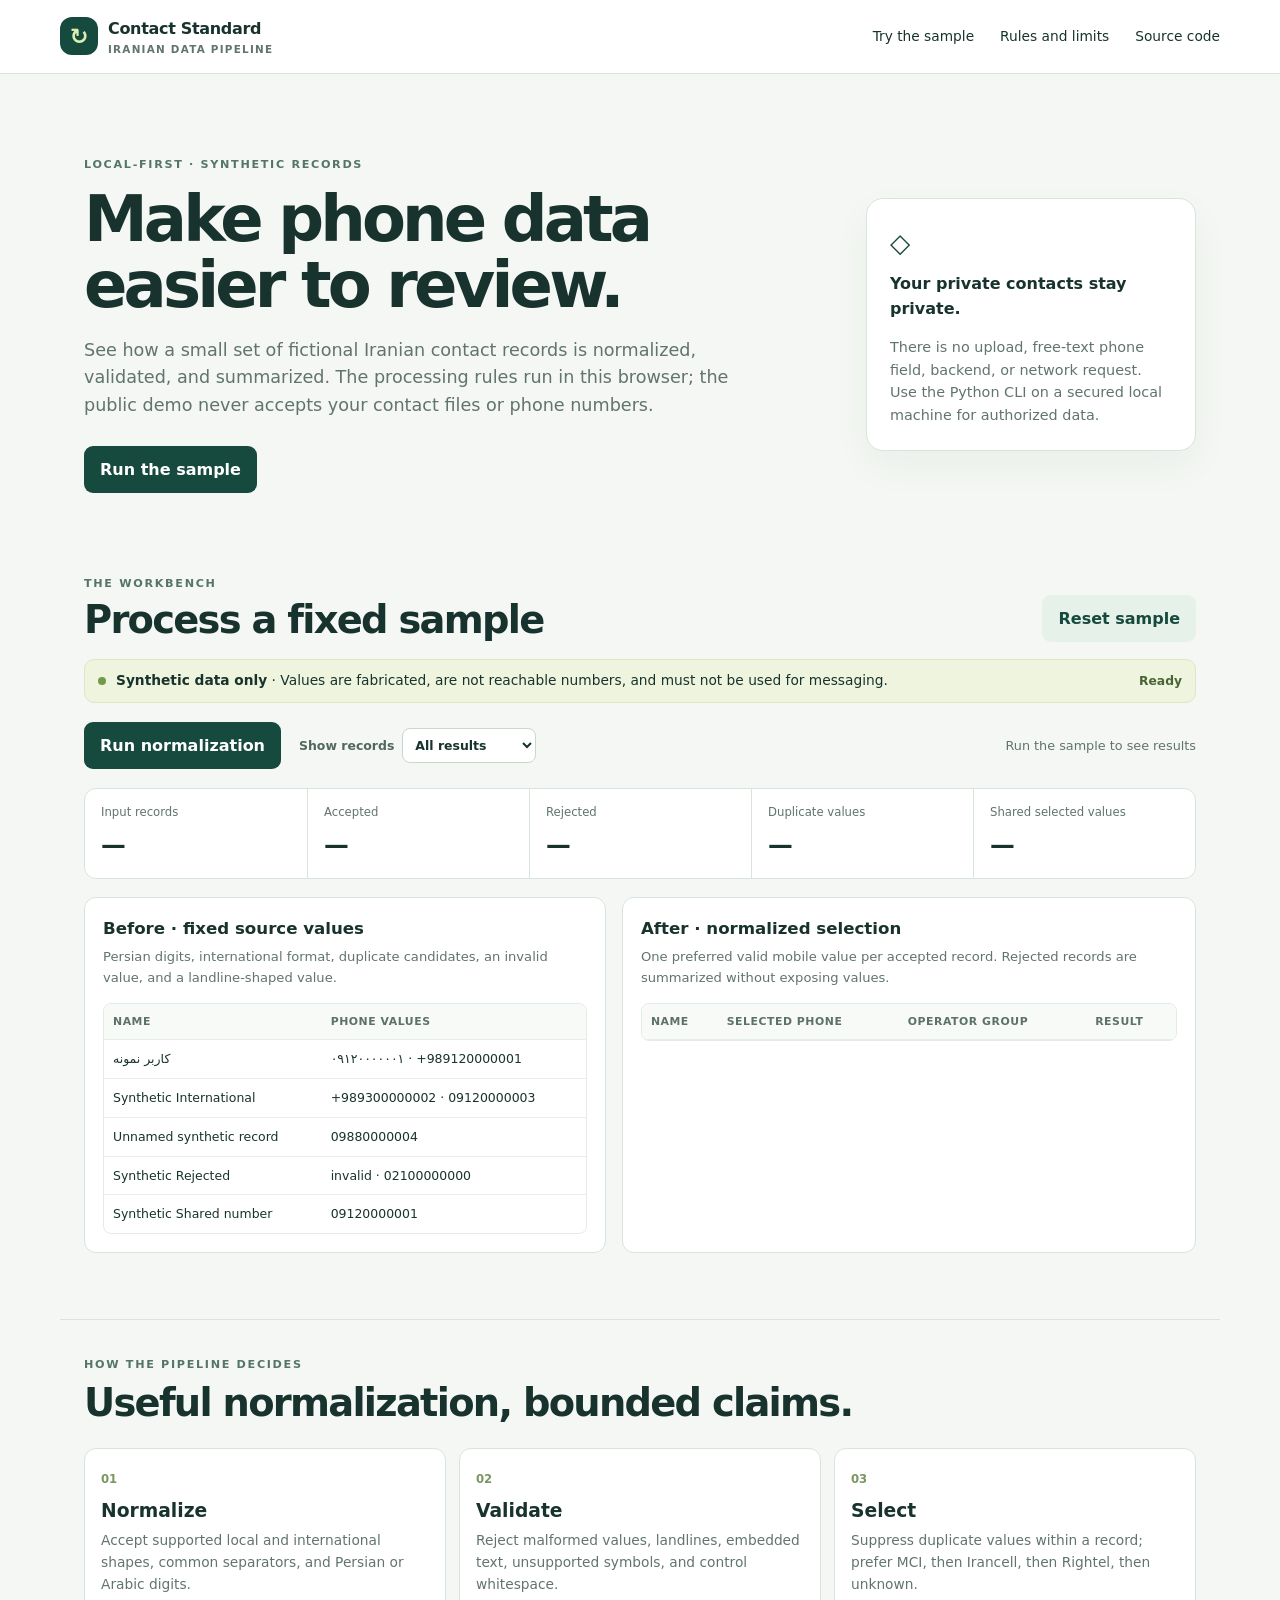
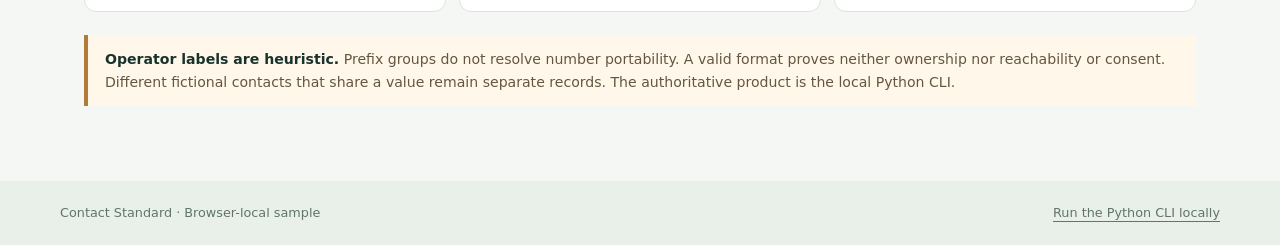
==== docs/index.html @ 87378a5b "Add local interactive contact pipeline Pages demo" ====
<!doctype html>
<html lang="en">
<head>
  <meta charset="utf-8"><meta name="viewport" content="width=device-width,initial-scale=1"><meta name="referrer" content="no-referrer">
  <meta http-equiv="Content-Security-Policy" content="default-src 'none'; style-src 'self'; script-src 'self'; img-src 'self'; connect-src 'none'; form-action 'none'; base-uri 'none'; object-src 'none">
  <meta name="description" content="Explore Iranian phone normalization rules on synthetic contacts, processed locally in your browser.">
  <title>Contact Standard — Iranian Contact Data Pipeline</title><link rel="icon" href="./favicon.svg" type="image/svg+xml"><link rel="stylesheet" href="./style.css"><script src="./app.js" defer></script>
</head>
<body><a class="skip" href="#demo">Skip to the demo</a>
<header class="nav"><a class="brand" href="#top"><span class="mark" aria-hidden="true">↻</span><span>Contact Standard<small>IRANIAN DATA PIPELINE</small></span></a><nav aria-label="Primary navigation"><a href="#demo">Try the sample</a><a href="#rules">Rules and limits</a><a href="https://github.com/AlirezaBelal/iran-contact-data-pipeline" rel="noreferrer">Source code</a></nav></header>
<main id="top"><section class="hero"><div><p class="eyebrow">LOCAL-FIRST · SYNTHETIC RECORDS</p><h1>Make phone data easier to review.</h1><p class="lede">See how a small set of fictional Iranian contact records is normalized, validated, and summarized. The processing rules run in this browser; the public demo never accepts your contact files or phone numbers.</p><a class="cta" href="#demo">Run the sample</a></div><aside class="privacy"><span aria-hidden="true">◇</span><strong>Your private contacts stay private.</strong><p>There is no upload, free-text phone field, backend, or network request. Use the Python CLI on a secured local machine for authorized data.</p></aside></section>
<section class="demo" id="demo"><div class="heading"><div><p class="eyebrow">THE WORKBENCH</p><h2>Process a fixed sample</h2></div><button type="button" class="button secondary" id="reset">Reset sample</button></div>
<div class="notice"><span class="dot" aria-hidden="true"></span><p><strong>Synthetic data only</strong> · Values are fabricated, are not reachable numbers, and must not be used for messaging.</p><span id="status" role="status" aria-live="polite">Ready</span></div>
<div class="actions"><button type="button" class="button primary" id="run">Run normalization</button><label for="view">Show records<select id="view"><option value="all">All results</option><option value="accepted">Accepted</option><option value="review">Needs review</option></select></label><span id="row-count" aria-live="polite">Run the sample to see results</span></div>
<div class="summary" aria-label="Data quality summary"><div><span>Input records</span><strong id="metric-input">—</strong></div><div><span>Accepted</span><strong id="metric-output">—</strong></div><div><span>Rejected</span><strong id="metric-rejected">—</strong></div><div><span>Duplicate values</span><strong id="metric-duplicates">—</strong></div><div><span>Shared selected values</span><strong id="metric-shared">—</strong></div></div>
<div class="comparison"><section class="pane"><h3>Before · fixed source values</h3><p>Persian digits, international format, duplicate candidates, an invalid value, and a landline-shaped value.</p><div class="scroll"><table><caption class="sr-only">Synthetic source records</caption><thead><tr><th>Name</th><th>Phone values</th></tr></thead><tbody id="source-rows"></tbody></table></div></section><section class="pane"><h3>After · normalized selection</h3><p>One preferred valid mobile value per accepted record. Rejected records are summarized without exposing values.</p><div class="scroll"><table><caption class="sr-only">Normalized output records</caption><thead><tr><th>Name</th><th>Selected phone</th><th>Operator group</th><th>Result</th></tr></thead><tbody id="result-rows"></tbody></table></div><p class="empty" id="empty" hidden>No records in this view. Choose another filter.</p></section></div>
</section>
<section class="rules" id="rules"><p class="eyebrow">HOW THE PIPELINE DECIDES</p><h2>Useful normalization, bounded claims.</h2><div class="rule-grid"><article><span>01</span><h3>Normalize</h3><p>Accept supported local and international shapes, common separators, and Persian or Arabic digits.</p></article><article><span>02</span><h3>Validate</h3><p>Reject malformed values, landlines, embedded text, unsupported symbols, and control whitespace.</p></article><article><span>03</span><h3>Select</h3><p>Suppress duplicate values within a record; prefer MCI, then Irancell, then Rightel, then unknown.</p></article></div><div class="limits"><strong>Operator labels are heuristic.</strong> Prefix groups do not resolve number portability. A valid format proves neither ownership nor reachability or consent. Different fictional contacts that share a value remain separate records. The authoritative product is the local Python CLI.</div></section>
</main><footer><span>Contact Standard · Browser-local sample</span><a href="https://github.com/AlirezaBelal/iran-contact-data-pipeline#safe-quick-start" rel="noreferrer">Run the Python CLI locally</a></footer></body></html>
---- docs/style.css ----
:root{color-scheme:light;--ink:#18332d;--muted:#61746d;--line:#d9e4dc;--paper:#f4f7f3;--surface:#fff;--forest:#174a3e;--mint:#e6f1e9;--lime:#eaf3d6;font:16px/1.58 system-ui,-apple-system,"Segoe UI",sans-serif}*{box-sizing:border-box}html{scroll-behavior:smooth}body{margin:0;color:var(--ink);background:var(--paper)}a{color:inherit;text-underline-offset:4px}.skip{position:absolute;left:-9999px}.skip:focus{left:1rem;top:1rem;background:#fff;padding:10px;z-index:4}.nav{height:74px;padding:0 max(22px,calc((100% - 1160px)/2));background:#fff;border-bottom:1px solid var(--line);display:flex;justify-content:space-between;align-items:center}.brand{display:flex;align-items:center;gap:10px;text-decoration:none;font-weight:800;letter-spacing:-.02em}.brand small{display:block;font-size:.65rem;letter-spacing:.12em;color:var(--muted)}.mark{display:grid;place-items:center;width:38px;height:38px;border-radius:12px;background:var(--forest);color:#d9eeaf;font-size:1.4rem}.nav nav{display:flex;gap:26px;font-size:.86rem}.nav nav a{text-decoration:none}.nav nav a:hover{text-decoration:underline}.hero,.demo,.rules{max-width:1160px;margin:auto;padding-left:24px;padding-right:24px}.hero{padding-top:82px;padding-bottom:52px;display:grid;grid-template-columns:1fr 330px;gap:36px;align-items:center}.eyebrow{font-size:.7rem;letter-spacing:.15em;font-weight:850;color:#55756a;margin:0 0 13px}.hero h1{font-size:clamp(2.6rem,5vw,4.55rem);letter-spacing:-.06em;line-height:1.03;max-width:700px;margin:0 0 18px}.lede{max-width:660px;font-size:1.1rem;color:var(--muted);margin:0 0 26px}.cta,.button{border:0;border-radius:9px;padding:11px 16px;font:inherit;font-weight:750;cursor:pointer}.cta,.primary{background:var(--forest);color:white;text-decoration:none;display:inline-block}.cta:hover,.primary:hover{background:#0f3b32}.secondary{background:var(--mint);color:var(--forest)}button:focus-visible,select:focus-visible,a:focus-visible{outline:3px solid #a56625;outline-offset:3px}.privacy{background:#fff;border:1px solid var(--line);border-radius:17px;padding:23px;box-shadow:0 15px 40px #163a2b0b}.privacy>span{display:block;color:var(--forest);font-size:1.65rem;margin-bottom:7px}.privacy p{font-size:.9rem;color:var(--muted);margin-bottom:0}.demo{padding-top:30px;padding-bottom:66px}.heading{display:flex;justify-content:space-between;align-items:end;margin-bottom:17px}.heading .eyebrow{margin-bottom:5px}h2{font-size:clamp(1.75rem,3vw,2.45rem);letter-spacing:-.045em;line-height:1.16;margin:0}.notice{display:flex;align-items:center;gap:10px;background:#eef4dd;border:1px solid #dbe8c4;border-radius:10px;padding:10px 13px;font-size:.86rem}.notice p{margin:0;flex:1}.notice>span:last-child{font-size:.77rem;font-weight:750;color:#496534}.dot{width:8px;height:8px;border-radius:50%;background:#73994a}.actions{display:flex;align-items:center;gap:18px;margin:19px 0}.actions label{font-size:.78rem;font-weight:750;color:#51675f}.actions select{margin-left:8px;padding:8px;border:1px solid #c8d8cd;border-radius:8px;background:white;color:var(--ink);font:inherit}.actions>span{margin-left:auto;font-size:.8rem;color:var(--muted)}.summary{display:grid;grid-template-columns:repeat(5,1fr);background:#fff;border:1px solid var(--line);border-radius:12px;margin:18px 0}.summary div{padding:14px 16px}.summary div+div{border-left:1px solid var(--line)}.summary span{display:block;color:var(--muted);font-size:.73rem}.summary strong{display:block;margin-top:3px;font-size:1.55rem;letter-spacing:-.04em}.comparison{display:grid;grid-template-columns:1fr 1.1fr;gap:16px}.pane{min-width:0;padding:18px;background:#fff;border:1px solid var(--line);border-radius:12px}.pane h3{margin:0;font-size:1.04rem}.pane>p{font-size:.82rem;color:var(--muted);min-height:43px;margin:5px 0 13px}.scroll{overflow:auto;max-height:320px;border:1px solid #e4ebe6;border-radius:8px}.scroll table{border-collapse:collapse;width:100%;text-align:left;font-size:.78rem}.scroll th,.scroll td{padding:9px;border-bottom:1px solid #e8eeea;vertical-align:top}.scroll th{font-size:.68rem;letter-spacing:.05em;text-transform:uppercase;color:#5c7169;background:#f8faf8}.scroll tbody tr:last-child td{border:0}.phone-values{font-variant-numeric:tabular-nums;white-space:normal;overflow-wrap:anywhere}.pill{display:inline-block;background:var(--mint);border-radius:999px;padding:3px 8px;font-size:.7rem;font-weight:750}.pill.review{background:#fff0da;color:#85591d}.muted{color:#8a9690}.empty{color:var(--muted);font-size:.84rem;text-align:center;padding:15px}.rules{padding-top:36px;padding-bottom:75px;border-top:1px solid var(--line)}.rules>.eyebrow{margin-bottom:7px}.rule-grid{display:grid;grid-template-columns:repeat(3,1fr);gap:13px;margin:23px 0}.rule-grid article{background:#fff;border:1px solid var(--line);border-radius:12px;padding:16px}.rule-grid article>span{font-size:.73rem;font-weight:850;color:#7b9761}.rule-grid h3{margin:5px 0}.rule-grid p{margin:0;color:var(--muted);font-size:.86rem}.limits{border-left:4px solid #b17b38;background:#fff7e9;padding:13px 17px;font-size:.88rem;color:#645640}.limits strong{color:var(--ink)}footer{padding:22px max(22px,calc((100% - 1160px)/2));background:#e9f0ea;display:flex;justify-content:space-between;gap:12px;font-size:.8rem;color:var(--muted)}.sr-only{position:absolute;width:1px;height:1px;padding:0;margin:-1px;overflow:hidden;clip:rect(0,0,0,0);white-space:nowrap;border:0}@media(max-width:760px){.nav{height:auto;min-height:67px;padding:11px 16px;align-items:flex-start}.nav nav{gap:10px;flex-wrap:wrap;justify-content:flex-end;max-width:210px;font-size:.75rem}.hero{padding:54px 17px 35px;grid-template-columns:1fr}.privacy{max-width:500px}.demo{padding:20px 13px 45px}.summary{grid-template-columns:repeat(2,1fr)}.summary div{border-bottom:1px solid var(--line)}.summary div+div{border-left:0}.summary div:nth-child(even){border-left:1px solid var(--line)}.comparison{grid-template-columns:1fr}.pane>p{min-height:0}.actions{align-items:flex-start;flex-wrap:wrap}.actions>span{margin:0 0 0 auto}.rules{padding:28px 17px 48px}.rule-grid{grid-template-columns:1fr}.heading{align-items:center}footer{padding:18px;flex-wrap:wrap}}@media(prefers-reduced-motion:reduce){html{scroll-behavior:auto}}
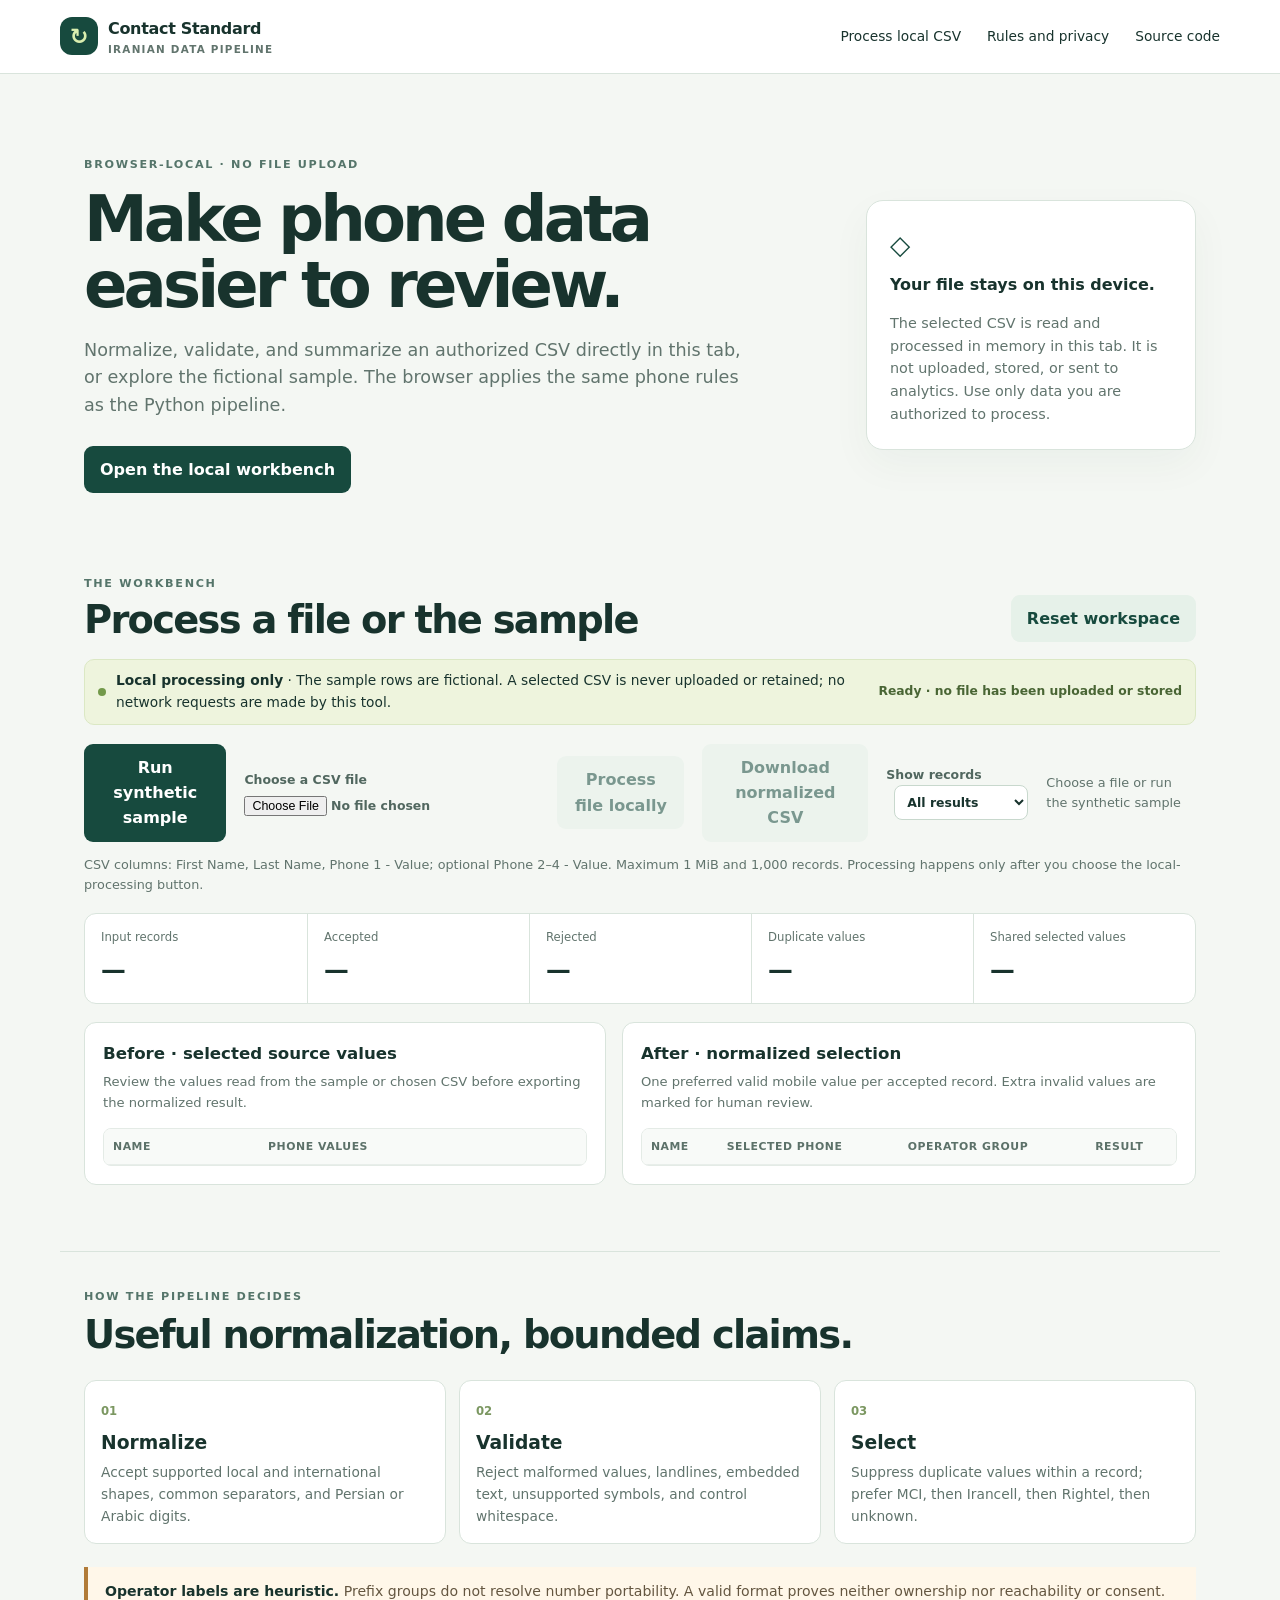
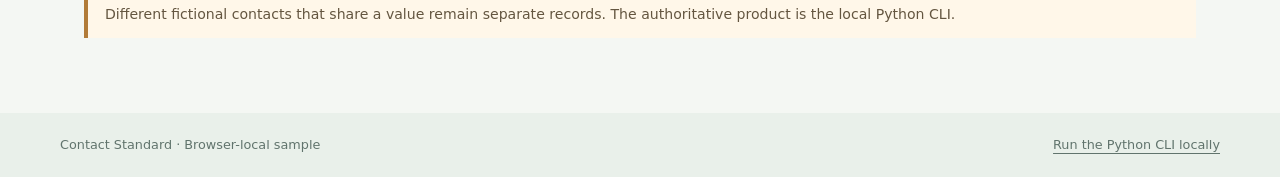
==== commit 9e406f9a: "Add local CSV processing and project design skills" ====
--- a/docs/index.html
+++ b/docs/index.html
@@ -3,18 +3,19 @@
 <head>
   <meta charset="utf-8"><meta name="viewport" content="width=device-width,initial-scale=1"><meta name="referrer" content="no-referrer">
   <meta http-equiv="Content-Security-Policy" content="default-src 'none'; style-src 'self'; script-src 'self'; img-src 'self'; connect-src 'none'; form-action 'none'; base-uri 'none'; object-src 'none">
-  <meta name="description" content="Explore Iranian phone normalization rules on synthetic contacts, processed locally in your browser.">
+  <meta name="description" content="Normalize and validate an authorized Iranian contact CSV locally in your browser, or explore the synthetic sample.">
   <title>Contact Standard — Iranian Contact Data Pipeline</title><link rel="icon" href="./favicon.svg" type="image/svg+xml"><link rel="stylesheet" href="./style.css"><script src="./app.js" defer></script>
 </head>
-<body><a class="skip" href="#demo">Skip to the demo</a>
-<header class="nav"><a class="brand" href="#top"><span class="mark" aria-hidden="true">↻</span><span>Contact Standard<small>IRANIAN DATA PIPELINE</small></span></a><nav aria-label="Primary navigation"><a href="#demo">Try the sample</a><a href="#rules">Rules and limits</a><a href="https://github.com/AlirezaBelal/iran-contact-data-pipeline" rel="noreferrer">Source code</a></nav></header>
-<main id="top"><section class="hero"><div><p class="eyebrow">LOCAL-FIRST · SYNTHETIC RECORDS</p><h1>Make phone data easier to review.</h1><p class="lede">See how a small set of fictional Iranian contact records is normalized, validated, and summarized. The processing rules run in this browser; the public demo never accepts your contact files or phone numbers.</p><a class="cta" href="#demo">Run the sample</a></div><aside class="privacy"><span aria-hidden="true">◇</span><strong>Your private contacts stay private.</strong><p>There is no upload, free-text phone field, backend, or network request. Use the Python CLI on a secured local machine for authorized data.</p></aside></section>
-<section class="demo" id="demo"><div class="heading"><div><p class="eyebrow">THE WORKBENCH</p><h2>Process a fixed sample</h2></div><button type="button" class="button secondary" id="reset">Reset sample</button></div>
-<div class="notice"><span class="dot" aria-hidden="true"></span><p><strong>Synthetic data only</strong> · Values are fabricated, are not reachable numbers, and must not be used for messaging.</p><span id="status" role="status" aria-live="polite">Ready</span></div>
-<div class="actions"><button type="button" class="button primary" id="run">Run normalization</button><label for="view">Show records<select id="view"><option value="all">All results</option><option value="accepted">Accepted</option><option value="review">Needs review</option></select></label><span id="row-count" aria-live="polite">Run the sample to see results</span></div>
+<body>
+  <a class="skip-link" href="#top">Skip to main content</a>
+<header class="nav"><a class="brand" href="#top"><span class="mark" aria-hidden="true">↻</span><span>Contact Standard<small>IRANIAN DATA PIPELINE</small></span></a><nav aria-label="Primary navigation"><a href="#demo">Process local CSV</a><a href="#rules">Rules and privacy</a><a href="https://github.com/AlirezaBelal/iran-contact-data-pipeline" rel="noreferrer">Source code</a></nav></header>
+<main id="top" tabindex="-1"><section class="hero"><div><p class="eyebrow">BROWSER-LOCAL · NO FILE UPLOAD</p><h1>Make phone data easier to review.</h1><p class="lede">Normalize, validate, and summarize an authorized CSV directly in this tab, or explore the fictional sample. The browser applies the same phone rules as the Python pipeline.</p><a class="cta" href="#demo">Open the local workbench</a></div><aside class="privacy"><span aria-hidden="true">◇</span><strong>Your file stays on this device.</strong><p>The selected CSV is read and processed in memory in this tab. It is not uploaded, stored, or sent to analytics. Use only data you are authorized to process.</p></aside></section>
+<section class="demo" id="demo"><div class="heading"><div><p class="eyebrow">THE WORKBENCH</p><h2>Process a file or the sample</h2></div><button type="button" class="button secondary" id="reset">Reset workspace</button></div>
+<div class="notice"><span class="dot" aria-hidden="true"></span><p><strong>Local processing only</strong> · The sample rows are fictional. A selected CSV is never uploaded or retained; no network requests are made by this tool.</p><span id="status" role="status" aria-live="polite">Ready · no file has been uploaded or stored</span></div>
+<div class="actions"><button type="button" class="button primary" id="run">Run synthetic sample</button><label class="file-label" for="contact-file">Choose a CSV file<input id="contact-file" type="file" accept=".csv,text/csv" aria-describedby="file-help"></label><button type="button" class="button secondary" id="run-file" disabled>Process file locally</button><button type="button" class="button secondary" id="export" disabled>Download normalized CSV</button><label for="view">Show records<select id="view"><option value="all">All results</option><option value="accepted">Accepted</option><option value="review">Needs review</option></select></label><span id="row-count" aria-live="polite">Choose a file or run the synthetic sample</span></div>
+<p id="file-help" class="file-help">CSV columns: First Name, Last Name, Phone 1 - Value; optional Phone 2–4 - Value. Maximum 1 MiB and 1,000 records. Processing happens only after you choose the local-processing button.</p><p id="file-error" class="errors" role="alert" hidden></p>
 <div class="summary" aria-label="Data quality summary"><div><span>Input records</span><strong id="metric-input">—</strong></div><div><span>Accepted</span><strong id="metric-output">—</strong></div><div><span>Rejected</span><strong id="metric-rejected">—</strong></div><div><span>Duplicate values</span><strong id="metric-duplicates">—</strong></div><div><span>Shared selected values</span><strong id="metric-shared">—</strong></div></div>
-<div class="comparison"><section class="pane"><h3>Before · fixed source values</h3><p>Persian digits, international format, duplicate candidates, an invalid value, and a landline-shaped value.</p><div class="scroll"><table><caption class="sr-only">Synthetic source records</caption><thead><tr><th>Name</th><th>Phone values</th></tr></thead><tbody id="source-rows"></tbody></table></div></section><section class="pane"><h3>After · normalized selection</h3><p>One preferred valid mobile value per accepted record. Rejected records are summarized without exposing values.</p><div class="scroll"><table><caption class="sr-only">Normalized output records</caption><thead><tr><th>Name</th><th>Selected phone</th><th>Operator group</th><th>Result</th></tr></thead><tbody id="result-rows"></tbody></table></div><p class="empty" id="empty" hidden>No records in this view. Choose another filter.</p></section></div>
+<div class="comparison"><section class="pane"><h3>Before · selected source values</h3><p>Review the values read from the sample or chosen CSV before exporting the normalized result.</p><div class="scroll"><table><caption class="sr-only">Selected local input records</caption><thead><tr><th>Name</th><th>Phone values</th></tr></thead><tbody id="source-rows"></tbody></table></div></section><section class="pane"><h3>After · normalized selection</h3><p>One preferred valid mobile value per accepted record. Extra invalid values are marked for human review.</p><div class="scroll"><table><caption class="sr-only">Normalized output records</caption><thead><tr><th>Name</th><th>Selected phone</th><th>Operator group</th><th>Result</th></tr></thead><tbody id="result-rows"></tbody></table></div><p class="empty" id="empty" hidden>No records in this view. Choose another filter.</p></section></div>
 </section>
 <section class="rules" id="rules"><p class="eyebrow">HOW THE PIPELINE DECIDES</p><h2>Useful normalization, bounded claims.</h2><div class="rule-grid"><article><span>01</span><h3>Normalize</h3><p>Accept supported local and international shapes, common separators, and Persian or Arabic digits.</p></article><article><span>02</span><h3>Validate</h3><p>Reject malformed values, landlines, embedded text, unsupported symbols, and control whitespace.</p></article><article><span>03</span><h3>Select</h3><p>Suppress duplicate values within a record; prefer MCI, then Irancell, then Rightel, then unknown.</p></article></div><div class="limits"><strong>Operator labels are heuristic.</strong> Prefix groups do not resolve number portability. A valid format proves neither ownership nor reachability or consent. Different fictional contacts that share a value remain separate records. The authoritative product is the local Python CLI.</div></section>
 </main><footer><span>Contact Standard · Browser-local sample</span><a href="https://github.com/AlirezaBelal/iran-contact-data-pipeline#safe-quick-start" rel="noreferrer">Run the Python CLI locally</a></footer></body></html>
-
--- a/docs/style.css
+++ b/docs/style.css
@@ -1,2 +1,2 @@
-:root{color-scheme:light;--ink:#18332d;--muted:#61746d;--line:#d9e4dc;--paper:#f4f7f3;--surface:#fff;--forest:#174a3e;--mint:#e6f1e9;--lime:#eaf3d6;font:16px/1.58 system-ui,-apple-system,"Segoe UI",sans-serif}*{box-sizing:border-box}html{scroll-behavior:smooth}body{margin:0;color:var(--ink);background:var(--paper)}a{color:inherit;text-underline-offset:4px}.skip{position:absolute;left:-9999px}.skip:focus{left:1rem;top:1rem;background:#fff;padding:10px;z-index:4}.nav{height:74px;padding:0 max(22px,calc((100% - 1160px)/2));background:#fff;border-bottom:1px solid var(--line);display:flex;justify-content:space-between;align-items:center}.brand{display:flex;align-items:center;gap:10px;text-decoration:none;font-weight:800;letter-spacing:-.02em}.brand small{display:block;font-size:.65rem;letter-spacing:.12em;color:var(--muted)}.mark{display:grid;place-items:center;width:38px;height:38px;border-radius:12px;background:var(--forest);color:#d9eeaf;font-size:1.4rem}.nav nav{display:flex;gap:26px;font-size:.86rem}.nav nav a{text-decoration:none}.nav nav a:hover{text-decoration:underline}.hero,.demo,.rules{max-width:1160px;margin:auto;padding-left:24px;padding-right:24px}.hero{padding-top:82px;padding-bottom:52px;display:grid;grid-template-columns:1fr 330px;gap:36px;align-items:center}.eyebrow{font-size:.7rem;letter-spacing:.15em;font-weight:850;color:#55756a;margin:0 0 13px}.hero h1{font-size:clamp(2.6rem,5vw,4.55rem);letter-spacing:-.06em;line-height:1.03;max-width:700px;margin:0 0 18px}.lede{max-width:660px;font-size:1.1rem;color:var(--muted);margin:0 0 26px}.cta,.button{border:0;border-radius:9px;padding:11px 16px;font:inherit;font-weight:750;cursor:pointer}.cta,.primary{background:var(--forest);color:white;text-decoration:none;display:inline-block}.cta:hover,.primary:hover{background:#0f3b32}.secondary{background:var(--mint);color:var(--forest)}button:focus-visible,select:focus-visible,a:focus-visible{outline:3px solid #a56625;outline-offset:3px}.privacy{background:#fff;border:1px solid var(--line);border-radius:17px;padding:23px;box-shadow:0 15px 40px #163a2b0b}.privacy>span{display:block;color:var(--forest);font-size:1.65rem;margin-bottom:7px}.privacy p{font-size:.9rem;color:var(--muted);margin-bottom:0}.demo{padding-top:30px;padding-bottom:66px}.heading{display:flex;justify-content:space-between;align-items:end;margin-bottom:17px}.heading .eyebrow{margin-bottom:5px}h2{font-size:clamp(1.75rem,3vw,2.45rem);letter-spacing:-.045em;line-height:1.16;margin:0}.notice{display:flex;align-items:center;gap:10px;background:#eef4dd;border:1px solid #dbe8c4;border-radius:10px;padding:10px 13px;font-size:.86rem}.notice p{margin:0;flex:1}.notice>span:last-child{font-size:.77rem;font-weight:750;color:#496534}.dot{width:8px;height:8px;border-radius:50%;background:#73994a}.actions{display:flex;align-items:center;gap:18px;margin:19px 0}.actions label{font-size:.78rem;font-weight:750;color:#51675f}.actions select{margin-left:8px;padding:8px;border:1px solid #c8d8cd;border-radius:8px;background:white;color:var(--ink);font:inherit}.actions>span{margin-left:auto;font-size:.8rem;color:var(--muted)}.summary{display:grid;grid-template-columns:repeat(5,1fr);background:#fff;border:1px solid var(--line);border-radius:12px;margin:18px 0}.summary div{padding:14px 16px}.summary div+div{border-left:1px solid var(--line)}.summary span{display:block;color:var(--muted);font-size:.73rem}.summary strong{display:block;margin-top:3px;font-size:1.55rem;letter-spacing:-.04em}.comparison{display:grid;grid-template-columns:1fr 1.1fr;gap:16px}.pane{min-width:0;padding:18px;background:#fff;border:1px solid var(--line);border-radius:12px}.pane h3{margin:0;font-size:1.04rem}.pane>p{font-size:.82rem;color:var(--muted);min-height:43px;margin:5px 0 13px}.scroll{overflow:auto;max-height:320px;border:1px solid #e4ebe6;border-radius:8px}.scroll table{border-collapse:collapse;width:100%;text-align:left;font-size:.78rem}.scroll th,.scroll td{padding:9px;border-bottom:1px solid #e8eeea;vertical-align:top}.scroll th{font-size:.68rem;letter-spacing:.05em;text-transform:uppercase;color:#5c7169;background:#f8faf8}.scroll tbody tr:last-child td{border:0}.phone-values{font-variant-numeric:tabular-nums;white-space:normal;overflow-wrap:anywhere}.pill{display:inline-block;background:var(--mint);border-radius:999px;padding:3px 8px;font-size:.7rem;font-weight:750}.pill.review{background:#fff0da;color:#85591d}.muted{color:#8a9690}.empty{color:var(--muted);font-size:.84rem;text-align:center;padding:15px}.rules{padding-top:36px;padding-bottom:75px;border-top:1px solid var(--line)}.rules>.eyebrow{margin-bottom:7px}.rule-grid{display:grid;grid-template-columns:repeat(3,1fr);gap:13px;margin:23px 0}.rule-grid article{background:#fff;border:1px solid var(--line);border-radius:12px;padding:16px}.rule-grid article>span{font-size:.73rem;font-weight:850;color:#7b9761}.rule-grid h3{margin:5px 0}.rule-grid p{margin:0;color:var(--muted);font-size:.86rem}.limits{border-left:4px solid #b17b38;background:#fff7e9;padding:13px 17px;font-size:.88rem;color:#645640}.limits strong{color:var(--ink)}footer{padding:22px max(22px,calc((100% - 1160px)/2));background:#e9f0ea;display:flex;justify-content:space-between;gap:12px;font-size:.8rem;color:var(--muted)}.sr-only{position:absolute;width:1px;height:1px;padding:0;margin:-1px;overflow:hidden;clip:rect(0,0,0,0);white-space:nowrap;border:0}@media(max-width:760px){.nav{height:auto;min-height:67px;padding:11px 16px;align-items:flex-start}.nav nav{gap:10px;flex-wrap:wrap;justify-content:flex-end;max-width:210px;font-size:.75rem}.hero{padding:54px 17px 35px;grid-template-columns:1fr}.privacy{max-width:500px}.demo{padding:20px 13px 45px}.summary{grid-template-columns:repeat(2,1fr)}.summary div{border-bottom:1px solid var(--line)}.summary div+div{border-left:0}.summary div:nth-child(even){border-left:1px solid var(--line)}.comparison{grid-template-columns:1fr}.pane>p{min-height:0}.actions{align-items:flex-start;flex-wrap:wrap}.actions>span{margin:0 0 0 auto}.rules{padding:28px 17px 48px}.rule-grid{grid-template-columns:1fr}.heading{align-items:center}footer{padding:18px;flex-wrap:wrap}}@media(prefers-reduced-motion:reduce){html{scroll-behavior:auto}}
-
+:root{color-scheme:light;--ink:#18332d;--muted:#61746d;--line:#d9e4dc;--paper:#f4f7f3;--surface:#fff;--forest:#174a3e;--mint:#e6f1e9;--lime:#eaf3d6;font:16px/1.58 system-ui,-apple-system,"Segoe UI",sans-serif}*{box-sizing:border-box}html{scroll-behavior:smooth}body{margin:0;color:var(--ink);background:var(--paper)}a{color:inherit;text-underline-offset:4px}.skip{position:absolute;left:-9999px}.skip:focus{left:1rem;top:1rem;background:#fff;padding:10px;z-index:4}.nav{height:74px;padding:0 max(22px,calc((100% - 1160px)/2));background:#fff;border-bottom:1px solid var(--line);display:flex;justify-content:space-between;align-items:center}.brand{display:flex;align-items:center;gap:10px;text-decoration:none;font-weight:800;letter-spacing:-.02em}.brand small{display:block;font-size:.65rem;letter-spacing:.12em;color:var(--muted)}.mark{display:grid;place-items:center;width:38px;height:38px;border-radius:12px;background:var(--forest);color:#d9eeaf;font-size:1.4rem}.nav nav{display:flex;gap:26px;font-size:.86rem}.nav nav a{text-decoration:none}.nav nav a:hover{text-decoration:underline}.hero,.demo,.rules{max-width:1160px;margin:auto;padding-left:24px;padding-right:24px}.hero{padding-top:82px;padding-bottom:52px;display:grid;grid-template-columns:1fr 330px;gap:36px;align-items:center}.eyebrow{font-size:.7rem;letter-spacing:.15em;font-weight:850;color:#55756a;margin:0 0 13px}.hero h1{font-size:clamp(2.6rem,5vw,4.55rem);letter-spacing:-.06em;line-height:1.03;max-width:700px;margin:0 0 18px}.lede{max-width:660px;font-size:1.1rem;color:var(--muted);margin:0 0 26px}.cta,.button{border:0;border-radius:9px;padding:11px 16px;font:inherit;font-weight:750;cursor:pointer}.cta,.primary{background:var(--forest);color:white;text-decoration:none;display:inline-block}.cta:hover,.primary:hover{background:#0f3b32}.secondary{background:var(--mint);color:var(--forest)}button:focus-visible,select:focus-visible,input:focus-visible,a:focus-visible{outline:3px solid #a56625;outline-offset:3px}.privacy{background:#fff;border:1px solid var(--line);border-radius:17px;padding:23px;box-shadow:0 15px 40px #163a2b0b}.privacy>span{display:block;color:var(--forest);font-size:1.65rem;margin-bottom:7px}.privacy p{font-size:.9rem;color:var(--muted);margin-bottom:0}.demo{padding-top:30px;padding-bottom:66px}.heading{display:flex;justify-content:space-between;align-items:end;margin-bottom:17px}.heading .eyebrow{margin-bottom:5px}h2{font-size:clamp(1.75rem,3vw,2.45rem);letter-spacing:-.045em;line-height:1.16;margin:0}.notice{display:flex;align-items:center;gap:10px;background:#eef4dd;border:1px solid #dbe8c4;border-radius:10px;padding:10px 13px;font-size:.86rem}.notice p{margin:0;flex:1}.notice>span:last-child{font-size:.77rem;font-weight:750;color:#496534}.dot{width:8px;height:8px;border-radius:50%;background:#73994a}.actions{display:flex;align-items:center;gap:18px;margin:19px 0}.actions label{font-size:.78rem;font-weight:750;color:#51675f}.actions select{margin-left:8px;padding:8px;border:1px solid #c8d8cd;border-radius:8px;background:white;color:var(--ink);font:inherit}.actions>span{margin-left:auto;font-size:.8rem;color:var(--muted)}.summary{display:grid;grid-template-columns:repeat(5,1fr);background:#fff;border:1px solid var(--line);border-radius:12px;margin:18px 0}.summary div{padding:14px 16px}.summary div+div{border-left:1px solid var(--line)}.summary span{display:block;color:var(--muted);font-size:.73rem}.summary strong{display:block;margin-top:3px;font-size:1.55rem;letter-spacing:-.04em}.comparison{display:grid;grid-template-columns:1fr 1.1fr;gap:16px}.pane{min-width:0;padding:18px;background:#fff;border:1px solid var(--line);border-radius:12px}.pane h3{margin:0;font-size:1.04rem}.pane>p{font-size:.82rem;color:var(--muted);min-height:43px;margin:5px 0 13px}.scroll{overflow:auto;max-height:320px;border:1px solid #e4ebe6;border-radius:8px}.scroll table{border-collapse:collapse;width:100%;text-align:left;font-size:.78rem}.scroll th,.scroll td{padding:9px;border-bottom:1px solid #e8eeea;vertical-align:top}.scroll th{font-size:.68rem;letter-spacing:.05em;text-transform:uppercase;color:#5c7169;background:#f8faf8}.scroll tbody tr:last-child td{border:0}.phone-values{font-variant-numeric:tabular-nums;white-space:normal;overflow-wrap:anywhere}.pill{display:inline-block;background:var(--mint);border-radius:999px;padding:3px 8px;font-size:.7rem;font-weight:750}.pill.review{background:#fff0da;color:#85591d}.muted{color:#8a9690}.empty{color:var(--muted);font-size:.84rem;text-align:center;padding:15px}.rules{padding-top:36px;padding-bottom:75px;border-top:1px solid var(--line)}.rules>.eyebrow{margin-bottom:7px}.rule-grid{display:grid;grid-template-columns:repeat(3,1fr);gap:13px;margin:23px 0}.rule-grid article{background:#fff;border:1px solid var(--line);border-radius:12px;padding:16px}.rule-grid article>span{font-size:.73rem;font-weight:850;color:#7b9761}.rule-grid h3{margin:5px 0}.rule-grid p{margin:0;color:var(--muted);font-size:.86rem}.limits{border-left:4px solid #b17b38;background:#fff7e9;padding:13px 17px;font-size:.88rem;color:#645640}.limits strong{color:var(--ink)}.file-label{display:flex;flex-direction:column;gap:6px;max-width:100%;font-weight:750}.file-label input{max-width:100%;font:inherit;font-size:.78rem}.file-help{margin:-6px 0 16px;color:var(--muted);font-size:.8rem}.errors{padding:10px 13px;border-radius:8px;background:#fff0e4;color:#875721;font-size:.84rem}.button:disabled{opacity:.55;cursor:not-allowed}footer{padding:22px max(22px,calc((100% - 1160px)/2));background:#e9f0ea;display:flex;justify-content:space-between;gap:12px;font-size:.8rem;color:var(--muted)}.sr-only{position:absolute;width:1px;height:1px;padding:0;margin:-1px;overflow:hidden;clip:rect(0,0,0,0);white-space:nowrap;border:0}@media(max-width:760px){.nav{height:auto;min-height:67px;padding:11px 16px;align-items:flex-start}.nav nav{gap:10px;flex-wrap:wrap;justify-content:flex-end;max-width:210px;font-size:.75rem}.hero{padding:54px 17px 35px;grid-template-columns:1fr}.privacy{max-width:500px}.demo{padding:20px 13px 45px}.summary{grid-template-columns:repeat(2,1fr)}.summary div{border-bottom:1px solid var(--line)}.summary div+div{border-left:0}.summary div:nth-child(even){border-left:1px solid var(--line)}.comparison{grid-template-columns:1fr}.pane>p{min-height:0}.actions{align-items:flex-start;flex-wrap:wrap}.actions>span{margin:0 0 0 auto}.rules{padding:28px 17px 48px}.rule-grid{grid-template-columns:1fr}.heading{align-items:center}footer{padding:18px;flex-wrap:wrap}}@media(prefers-reduced-motion:reduce){html{scroll-behavior:auto}}
+.skip-link{position:fixed;inset-block-start:12px;inset-inline-start:12px;z-index:1000;transform:translateY(-160%);padding:10px 14px;background:#fff;color:#173b35;border:2px solid #173b35;border-radius:8px;font-weight:700;text-decoration:none}.skip-link:focus,.skip-link:focus-visible{transform:translateY(0);outline:3px solid #156451;outline-offset:2px}
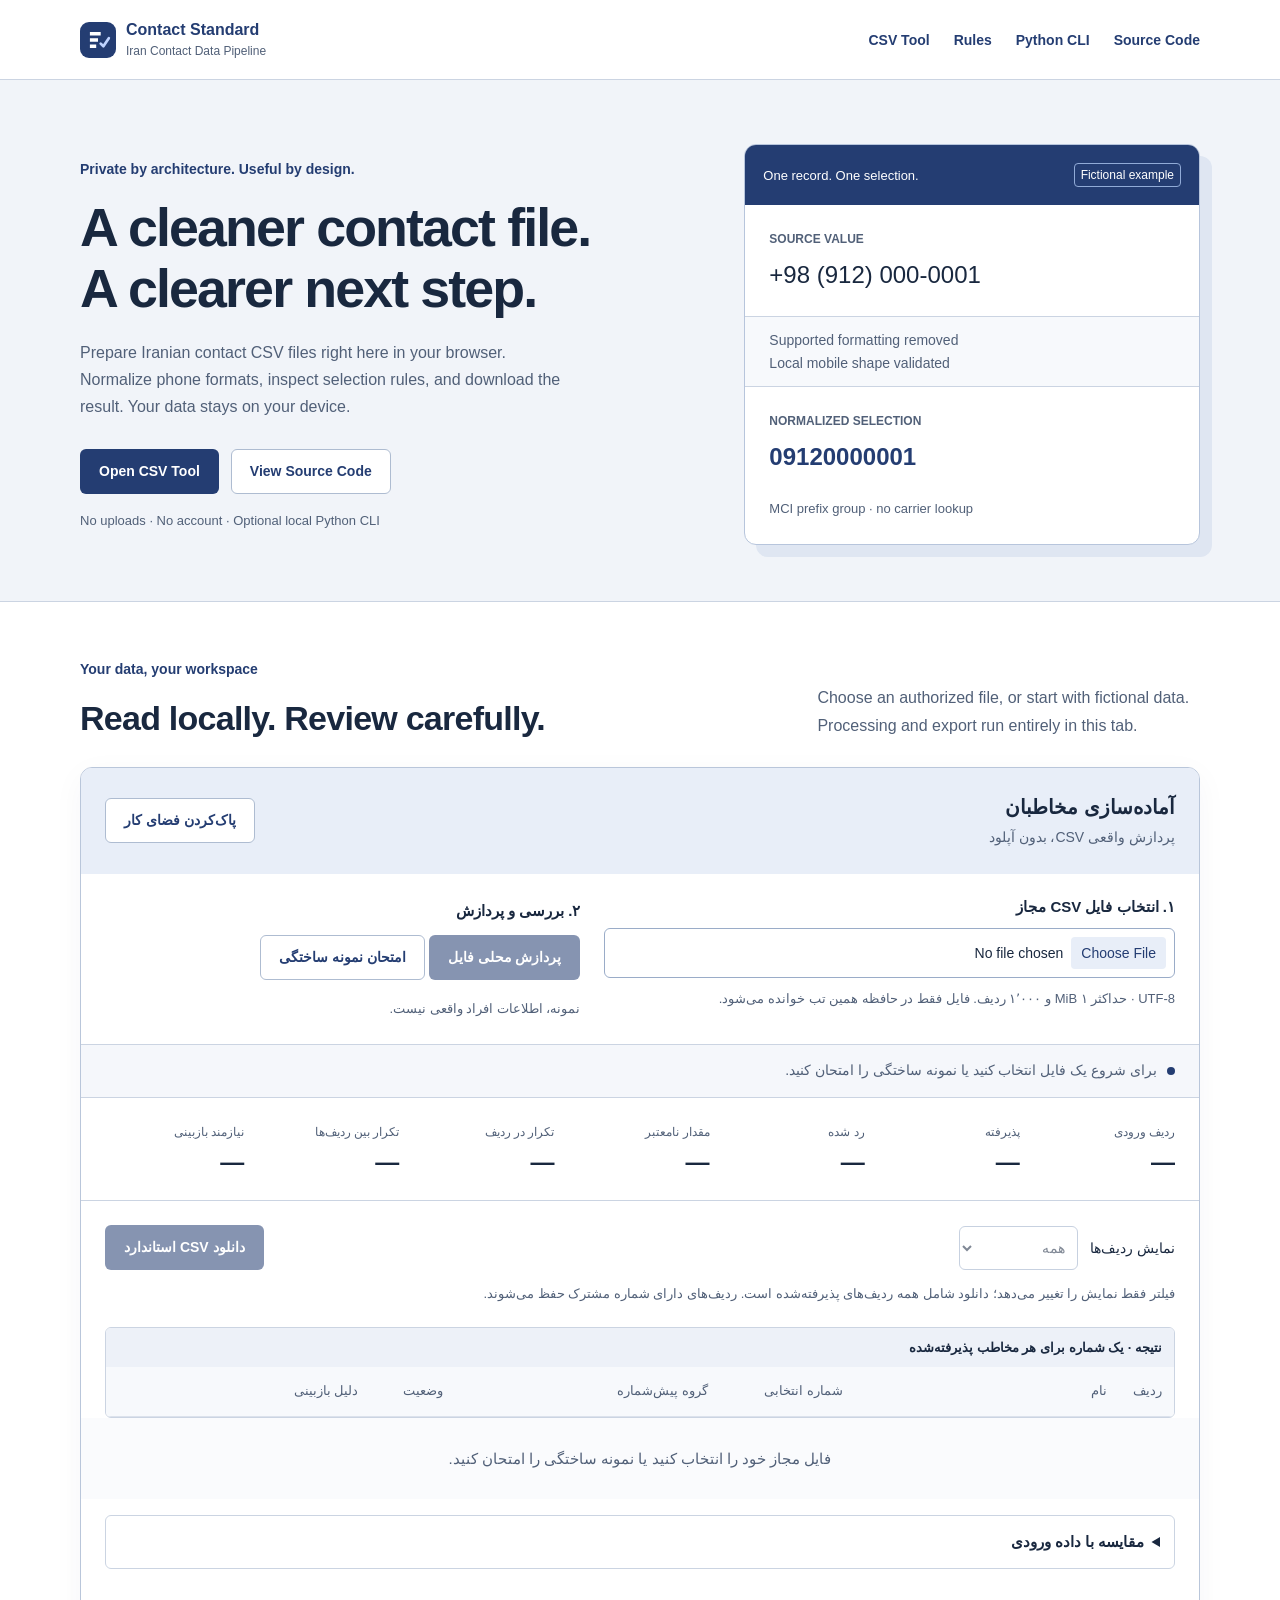
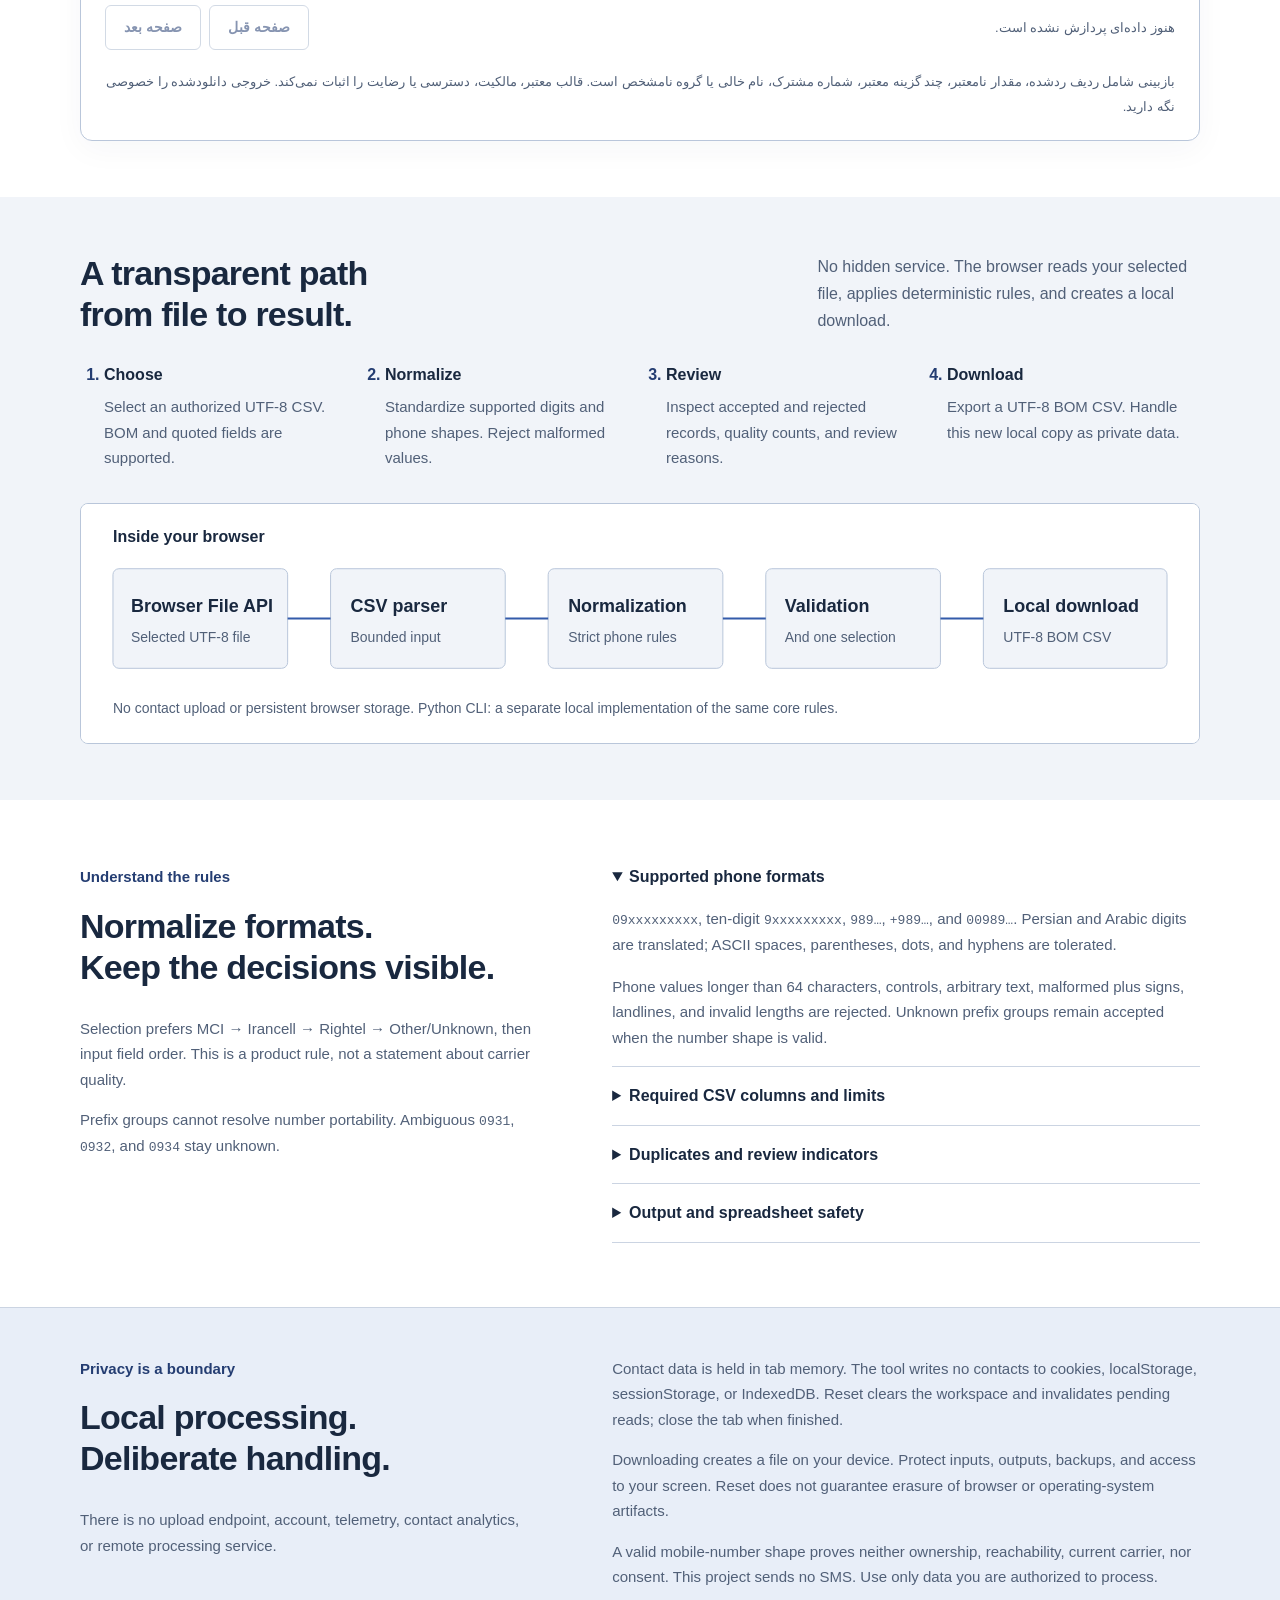
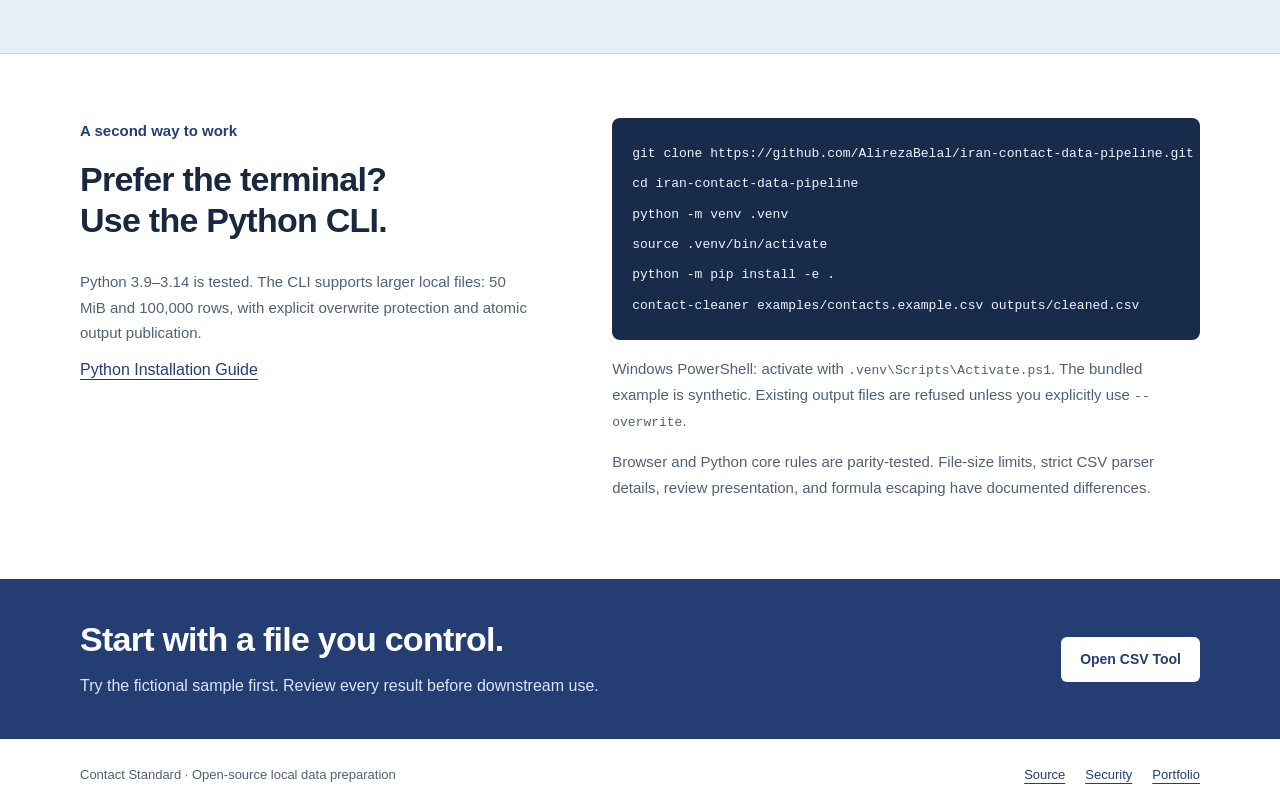
==== commit 5cf7a83f: "Release browser-local contact preparation product with strict CSV boundaries and visual QA" ====
--- a/docs/index.html
+++ b/docs/index.html
@@ -1,21 +1,55 @@
 <!doctype html>
 <html lang="en">
 <head>
-  <meta charset="utf-8"><meta name="viewport" content="width=device-width,initial-scale=1"><meta name="referrer" content="no-referrer">
-  <meta http-equiv="Content-Security-Policy" content="default-src 'none'; style-src 'self'; script-src 'self'; img-src 'self'; connect-src 'none'; form-action 'none'; base-uri 'none'; object-src 'none">
-  <meta name="description" content="Normalize and validate an authorized Iranian contact CSV locally in your browser, or explore the synthetic sample.">
-  <title>Contact Standard — Iranian Contact Data Pipeline</title><link rel="icon" href="./favicon.svg" type="image/svg+xml"><link rel="stylesheet" href="./style.css"><script src="./app.js" defer></script>
+  <meta charset="utf-8">
+  <meta name="viewport" content="width=device-width,initial-scale=1">
+  <meta name="referrer" content="no-referrer">
+  <meta http-equiv="Content-Security-Policy" content="default-src 'none'; style-src 'self'; script-src 'self'; img-src 'self'; connect-src 'none'; form-action 'none'; base-uri 'none'; object-src 'none'">
+  <meta name="description" content="Clean Iranian contact CSV files locally in your browser. Review normalization, validation and quality, then download a normalized CSV. No uploads or account.">
+  <meta name="theme-color" content="#243d72">
+  <link rel="canonical" href="https://alirezabelal.github.io/iran-contact-data-pipeline/">
+  <title>Contact Standard — Browser-local Iranian CSV preparation</title>
+  <link rel="icon" href="./favicon.svg" type="image/svg+xml">
+  <link rel="stylesheet" href="./style.css"><script src="./app.js" defer></script>
 </head>
 <body>
-  <a class="skip-link" href="#top">Skip to main content</a>
-<header class="nav"><a class="brand" href="#top"><span class="mark" aria-hidden="true">↻</span><span>Contact Standard<small>IRANIAN DATA PIPELINE</small></span></a><nav aria-label="Primary navigation"><a href="#demo">Process local CSV</a><a href="#rules">Rules and privacy</a><a href="https://github.com/AlirezaBelal/iran-contact-data-pipeline" rel="noreferrer">Source code</a></nav></header>
-<main id="top" tabindex="-1"><section class="hero"><div><p class="eyebrow">BROWSER-LOCAL · NO FILE UPLOAD</p><h1>Make phone data easier to review.</h1><p class="lede">Normalize, validate, and summarize an authorized CSV directly in this tab, or explore the fictional sample. The browser applies the same phone rules as the Python pipeline.</p><a class="cta" href="#demo">Open the local workbench</a></div><aside class="privacy"><span aria-hidden="true">◇</span><strong>Your file stays on this device.</strong><p>The selected CSV is read and processed in memory in this tab. It is not uploaded, stored, or sent to analytics. Use only data you are authorized to process.</p></aside></section>
-<section class="demo" id="demo"><div class="heading"><div><p class="eyebrow">THE WORKBENCH</p><h2>Process a file or the sample</h2></div><button type="button" class="button secondary" id="reset">Reset workspace</button></div>
-<div class="notice"><span class="dot" aria-hidden="true"></span><p><strong>Local processing only</strong> · The sample rows are fictional. A selected CSV is never uploaded or retained; no network requests are made by this tool.</p><span id="status" role="status" aria-live="polite">Ready · no file has been uploaded or stored</span></div>
-<div class="actions"><button type="button" class="button primary" id="run">Run synthetic sample</button><label class="file-label" for="contact-file">Choose a CSV file<input id="contact-file" type="file" accept=".csv,text/csv" aria-describedby="file-help"></label><button type="button" class="button secondary" id="run-file" disabled>Process file locally</button><button type="button" class="button secondary" id="export" disabled>Download normalized CSV</button><label for="view">Show records<select id="view"><option value="all">All results</option><option value="accepted">Accepted</option><option value="review">Needs review</option></select></label><span id="row-count" aria-live="polite">Choose a file or run the synthetic sample</span></div>
-<p id="file-help" class="file-help">CSV columns: First Name, Last Name, Phone 1 - Value; optional Phone 2–4 - Value. Maximum 1 MiB and 1,000 records. Processing happens only after you choose the local-processing button.</p><p id="file-error" class="errors" role="alert" hidden></p>
-<div class="summary" aria-label="Data quality summary"><div><span>Input records</span><strong id="metric-input">—</strong></div><div><span>Accepted</span><strong id="metric-output">—</strong></div><div><span>Rejected</span><strong id="metric-rejected">—</strong></div><div><span>Duplicate values</span><strong id="metric-duplicates">—</strong></div><div><span>Shared selected values</span><strong id="metric-shared">—</strong></div></div>
-<div class="comparison"><section class="pane"><h3>Before · selected source values</h3><p>Review the values read from the sample or chosen CSV before exporting the normalized result.</p><div class="scroll"><table><caption class="sr-only">Selected local input records</caption><thead><tr><th>Name</th><th>Phone values</th></tr></thead><tbody id="source-rows"></tbody></table></div></section><section class="pane"><h3>After · normalized selection</h3><p>One preferred valid mobile value per accepted record. Extra invalid values are marked for human review.</p><div class="scroll"><table><caption class="sr-only">Normalized output records</caption><thead><tr><th>Name</th><th>Selected phone</th><th>Operator group</th><th>Result</th></tr></thead><tbody id="result-rows"></tbody></table></div><p class="empty" id="empty" hidden>No records in this view. Choose another filter.</p></section></div>
+<a class="skip-link" href="#main">Skip to main content</a>
+<header class="nav wrap">
+  <a class="brand" href="#top"><img src="./favicon.svg" alt="" width="36" height="36"><span>Contact Standard<small>Iran Contact Data Pipeline</small></span></a>
+  <nav aria-label="Main"><a href="#workspace">CSV Tool</a><a href="#rules">Rules</a><a href="#python">Python CLI</a><a href="https://github.com/AlirezaBelal/iran-contact-data-pipeline" rel="noreferrer">Source Code</a></nav>
+</header>
+<main id="main" tabindex="-1">
+<section class="hero" id="top"><div class="wrap hero-grid">
+  <div><p class="eyebrow">Private by architecture. Useful by design.</p><h1>A cleaner contact file.<br>A clearer next step.</h1><p class="lede">Prepare Iranian contact CSV files right here in your browser. Normalize phone formats, inspect selection rules, and download the result. Your data stays on your device.</p>
+  <div class="cta-row"><a class="button primary" href="#workspace">Open CSV Tool</a><a class="button secondary" href="https://github.com/AlirezaBelal/iran-contact-data-pipeline" rel="noreferrer">View Source Code</a></div><p class="hero-note">No uploads · No account · Optional local Python CLI</p></div>
+  <div class="specimen" aria-label="Illustrative fictional normalization example"><div class="specimen-top"><span>One record. One selection.</span><span class="tag">Fictional example</span></div><p class="sample-label">SOURCE VALUE</p><p class="sample-number" dir="ltr">+98 (912) 000-0001</p><div class="sample-rule">Supported formatting removed<br>Local mobile shape validated</div><p class="sample-label">NORMALIZED SELECTION</p><p class="sample-number output" dir="ltr">09120000001</p><p class="specimen-foot">MCI prefix group · no carrier lookup</p></div>
+</div></section>
+<section class="wrap workbench-section" aria-labelledby="tool-heading">
+<div class="section-heading"><div><p class="eyebrow">Your data, your workspace</p><h2 id="tool-heading">Read locally. Review carefully.</h2></div><p>Choose an authorized file, or start with fictional data. Processing and export run entirely in this tab.</p></div>
+<noscript><p class="errors">Enable JavaScript to use the CSV tool, or use the local Python CLI below.</p></noscript>
+<div class="workbench" id="workspace" lang="fa" dir="rtl" aria-busy="false">
+<div class="tool-heading"><div><h3>آماده‌سازی مخاطبان</h3><p>پردازش واقعی CSV، بدون آپلود</p></div><button class="button secondary" id="reset" type="button">پاک‌کردن فضای کار</button></div>
+<div class="import-grid"><div class="file-panel"><label for="contact-file">۱. انتخاب فایل CSV مجاز</label><input id="contact-file" name="contact-file" type="file" accept=".csv,text/csv" aria-describedby="file-help file-error"><p id="file-help">UTF-8 · حداکثر ۱ MiB و ۱٬۰۰۰ ردیف. فایل فقط در حافظه همین تب خوانده می‌شود.</p><p id="file-error" class="errors" role="alert" lang="en" dir="ltr" hidden></p></div><div class="process-panel"><p>۲. بررسی و پردازش</p><button class="button primary" id="run-file" type="button" disabled>پردازش محلی فایل</button><button class="button secondary" id="run" type="button">امتحان نمونه ساختگی</button><p>نمونه، اطلاعات افراد واقعی نیست.</p></div></div>
+<div class="status-line"><span class="status-dot" aria-hidden="true"></span><p id="status" role="status" aria-live="polite" aria-atomic="true">برای شروع یک فایل انتخاب کنید یا نمونه ساختگی را امتحان کنید.</p></div>
+<dl class="summary" aria-label="خلاصه کیفیت داده"><div><dt>ردیف ورودی</dt><dd id="metric-input">—</dd></div><div><dt>پذیرفته</dt><dd id="metric-output">—</dd></div><div><dt>رد شده</dt><dd id="metric-rejected">—</dd></div><div><dt>مقدار نامعتبر</dt><dd id="metric-invalid">—</dd></div><div><dt>تکرار در ردیف</dt><dd id="metric-duplicates">—</dd></div><div><dt>تکرار بین ردیف‌ها</dt><dd id="metric-shared">—</dd></div><div><dt>نیازمند بازبینی</dt><dd id="metric-review">—</dd></div></dl>
+<div class="results-toolbar"><label for="view">نمایش ردیف‌ها<select id="view" name="view" disabled><option value="all">همه</option><option value="accepted">پذیرفته</option><option value="rejected">رد شده</option><option value="review">نیازمند بازبینی</option></select></label><button class="button primary" id="export" type="button" disabled>دانلود CSV استاندارد</button></div>
+<p class="tool-hint">فیلتر فقط نمایش را تغییر می‌دهد؛ دانلود شامل همه ردیف‌های پذیرفته‌شده است. ردیف‌های دارای شماره مشترک حفظ می‌شوند.</p>
+<div class="scroll" tabindex="0" role="region" aria-label="نتایج قابل پیمایش"><table><caption>نتیجه · یک شماره برای هر مخاطب پذیرفته‌شده</caption><thead><tr><th scope="col">ردیف</th><th scope="col">نام</th><th scope="col">شماره انتخابی</th><th scope="col">گروه پیش‌شماره</th><th scope="col">وضعیت</th><th scope="col">دلیل بازبینی</th></tr></thead><tbody id="result-rows"></tbody></table></div>
+<p id="empty" class="empty">فایل مجاز خود را انتخاب کنید یا نمونه ساختگی را امتحان کنید.</p>
+<details class="source-details"><summary>مقایسه با داده ورودی</summary><div class="scroll" tabindex="0" role="region" aria-label="ورودی قابل پیمایش"><table><caption>ورودی · همان صفحه و فیلتر نتایج</caption><thead><tr><th scope="col">ردیف</th><th scope="col">نام</th><th scope="col">مقادیر شماره در فایل</th></tr></thead><tbody id="source-rows"></tbody></table></div></details>
+<div class="pagination"><span id="row-count" role="status" aria-live="polite">هنوز داده‌ای پردازش نشده است.</span><div><button id="previous" class="button secondary" type="button" disabled>صفحه قبل</button><button id="next" class="button secondary" type="button" disabled>صفحه بعد</button></div></div>
+<p class="tool-hint">بازبینی شامل ردیف ردشده، مقدار نامعتبر، چند گزینه معتبر، شماره مشترک، نام خالی یا گروه نامشخص است. قالب معتبر، مالکیت، دسترسی یا رضایت را اثبات نمی‌کند. خروجی دانلودشده را خصوصی نگه دارید.</p>
+</div>
 </section>
-<section class="rules" id="rules"><p class="eyebrow">HOW THE PIPELINE DECIDES</p><h2>Useful normalization, bounded claims.</h2><div class="rule-grid"><article><span>01</span><h3>Normalize</h3><p>Accept supported local and international shapes, common separators, and Persian or Arabic digits.</p></article><article><span>02</span><h3>Validate</h3><p>Reject malformed values, landlines, embedded text, unsupported symbols, and control whitespace.</p></article><article><span>03</span><h3>Select</h3><p>Suppress duplicate values within a record; prefer MCI, then Irancell, then Rightel, then unknown.</p></article></div><div class="limits"><strong>Operator labels are heuristic.</strong> Prefix groups do not resolve number portability. A valid format proves neither ownership nor reachability or consent. Different fictional contacts that share a value remain separate records. The authoritative product is the local Python CLI.</div></section>
-</main><footer><span>Contact Standard · Browser-local sample</span><a href="https://github.com/AlirezaBelal/iran-contact-data-pipeline#safe-quick-start" rel="noreferrer">Run the Python CLI locally</a></footer></body></html>
+<section class="soft-section" id="how"><div class="wrap"><div class="section-heading"><h2>A transparent path<br>from file to result.</h2><p>No hidden service. The browser reads your selected file, applies deterministic rules, and creates a local download.</p></div><ol class="steps"><li><strong>Choose</strong><p>Select an authorized UTF-8 CSV. BOM and quoted fields are supported.</p></li><li><strong>Normalize</strong><p>Standardize supported digits and phone shapes. Reject malformed values.</p></li><li><strong>Review</strong><p>Inspect accepted and rejected records, quality counts, and review reasons.</p></li><li><strong>Download</strong><p>Export a UTF-8 BOM CSV. Handle this new local copy as private data.</p></li></ol><img class="architecture" src="./architecture.svg" alt="Browser File API to CSV parser to normalization to validation and selection to local CSV download. The Python CLI is separate." width="1120" height="240" loading="lazy"></div></section>
+<section class="wrap information" id="rules"><div><p class="eyebrow">Understand the rules</p><h2>Normalize formats.<br>Keep the decisions visible.</h2><p>Selection prefers <bdi>MCI → Irancell → Rightel → Other/Unknown</bdi>, then input field order. This is a product rule, not a statement about carrier quality.</p><p>Prefix groups cannot resolve number portability. Ambiguous <code>0931</code>, <code>0932</code>, and <code>0934</code> stay unknown.</p></div><div class="rule-list"><details open><summary>Supported phone formats</summary><p><code>09xxxxxxxxx</code>, ten-digit <code>9xxxxxxxxx</code>, <code>989…</code>, <code>+989…</code>, and <code>00989…</code>. Persian and Arabic digits are translated; ASCII spaces, parentheses, dots, and hyphens are tolerated.</p><p>Phone values longer than 64 characters, controls, arbitrary text, malformed plus signs, landlines, and invalid lengths are rejected. Unknown prefix groups remain accepted when the number shape is valid.</p></details><details><summary>Required CSV columns and limits</summary><p>Required: <code>First Name</code>, <code>Last Name</code>, <code>Phone 1 - Value</code>. Optional: <code>Phone 2 - Value</code> through <code>Phone 4 - Value</code>. Names may be empty. Preserve these English headers.</p><p>Browser limit: 1 MiB and 1,000 records. Duplicate headers, inconsistent row widths, invalid UTF-8, and malformed quoting are rejected. Extra columns are ignored.</p></details><details><summary>Duplicates and review indicators</summary><p>Equivalent numbers within a contact are suppressed. Separate contacts sharing a selected number remain separate output rows; repeated counts measure occurrences after the first.</p><p>Review indicators explain rejected rows, invalid extra values, multiple candidates, repeated selections, empty names, and unknown prefix groups. Review counts include rejected rows.</p></details><details><summary>Output and spreadsheet safety</summary><p>Output columns: <code>first_name</code>, <code>last_name</code>, <code>selected_phone</code>, <code>mobile_operator</code>. All-rejected input still downloads headers.</p><p>The browser prefixes formula-like name cells with an apostrophe, including formulas behind leading whitespace. The CLI preserves names. Both outputs require careful handling; import columns as text and inspect them before opening in a spreadsheet.</p></details></div></section>
+<section class="privacy-section" id="privacy"><div class="wrap information"><div><p class="eyebrow">Privacy is a boundary</p><h2>Local processing.<br>Deliberate handling.</h2><p>There is no upload endpoint, account, telemetry, contact analytics, or remote processing service.</p></div><div><p>Contact data is held in tab memory. The tool writes no contacts to cookies, localStorage, sessionStorage, or IndexedDB. Reset clears the workspace and invalidates pending reads; close the tab when finished.</p><p>Downloading creates a file on your device. Protect inputs, outputs, backups, and access to your screen. Reset does not guarantee erasure of browser or operating-system artifacts.</p><p>A valid mobile-number shape proves neither ownership, reachability, current carrier, nor consent. This project sends no SMS. Use only data you are authorized to process.</p></div></div></section>
+<section class="wrap information" id="python"><div><p class="eyebrow">A second way to work</p><h2>Prefer the terminal?<br>Use the Python CLI.</h2><p>Python 3.9–3.14 is tested. The CLI supports larger local files: 50 MiB and 100,000 rows, with explicit overwrite protection and atomic output publication.</p><a class="text-link" href="https://github.com/AlirezaBelal/iran-contact-data-pipeline#safe-quick-start" rel="noreferrer">Python Installation Guide</a></div><div><pre tabindex="0" aria-label="Install and run on Linux or macOS"><code>git clone https://github.com/AlirezaBelal/iran-contact-data-pipeline.git
+cd iran-contact-data-pipeline
+python -m venv .venv
+source .venv/bin/activate
+python -m pip install -e .
+contact-cleaner examples/contacts.example.csv outputs/cleaned.csv</code></pre><p>Windows PowerShell: activate with <code>.venv\Scripts\Activate.ps1</code>. The bundled example is synthetic. Existing output files are refused unless you explicitly use <code>--overwrite</code>.</p><p>Browser and Python core rules are parity-tested. File-size limits, strict CSV parser details, review presentation, and formula escaping have documented differences.</p></div></section>
+<section class="final-cta"><div class="wrap"><div><h2>Start with a file you control.</h2><p>Try the fictional sample first. Review every result before downstream use.</p></div><a class="button primary" href="#workspace">Open CSV Tool</a></div></section>
+</main><footer class="wrap"><span>Contact Standard · Open-source local data preparation</span><div><a href="https://github.com/AlirezaBelal/iran-contact-data-pipeline">Source</a><a href="https://github.com/AlirezaBelal/iran-contact-data-pipeline/blob/master/SECURITY.md">Security</a><a href="https://alirezabelal.github.io/work/lab/iran-contact-data-pipeline/">Portfolio</a></div></footer>
+</body></html>
--- a/docs/style.css
+++ b/docs/style.css
@@ -1,2 +1,6 @@
-:root{color-scheme:light;--ink:#18332d;--muted:#61746d;--line:#d9e4dc;--paper:#f4f7f3;--surface:#fff;--forest:#174a3e;--mint:#e6f1e9;--lime:#eaf3d6;font:16px/1.58 system-ui,-apple-system,"Segoe UI",sans-serif}*{box-sizing:border-box}html{scroll-behavior:smooth}body{margin:0;color:var(--ink);background:var(--paper)}a{color:inherit;text-underline-offset:4px}.skip{position:absolute;left:-9999px}.skip:focus{left:1rem;top:1rem;background:#fff;padding:10px;z-index:4}.nav{height:74px;padding:0 max(22px,calc((100% - 1160px)/2));background:#fff;border-bottom:1px solid var(--line);display:flex;justify-content:space-between;align-items:center}.brand{display:flex;align-items:center;gap:10px;text-decoration:none;font-weight:800;letter-spacing:-.02em}.brand small{display:block;font-size:.65rem;letter-spacing:.12em;color:var(--muted)}.mark{display:grid;place-items:center;width:38px;height:38px;border-radius:12px;background:var(--forest);color:#d9eeaf;font-size:1.4rem}.nav nav{display:flex;gap:26px;font-size:.86rem}.nav nav a{text-decoration:none}.nav nav a:hover{text-decoration:underline}.hero,.demo,.rules{max-width:1160px;margin:auto;padding-left:24px;padding-right:24px}.hero{padding-top:82px;padding-bottom:52px;display:grid;grid-template-columns:1fr 330px;gap:36px;align-items:center}.eyebrow{font-size:.7rem;letter-spacing:.15em;font-weight:850;color:#55756a;margin:0 0 13px}.hero h1{font-size:clamp(2.6rem,5vw,4.55rem);letter-spacing:-.06em;line-height:1.03;max-width:700px;margin:0 0 18px}.lede{max-width:660px;font-size:1.1rem;color:var(--muted);margin:0 0 26px}.cta,.button{border:0;border-radius:9px;padding:11px 16px;font:inherit;font-weight:750;cursor:pointer}.cta,.primary{background:var(--forest);color:white;text-decoration:none;display:inline-block}.cta:hover,.primary:hover{background:#0f3b32}.secondary{background:var(--mint);color:var(--forest)}button:focus-visible,select:focus-visible,input:focus-visible,a:focus-visible{outline:3px solid #a56625;outline-offset:3px}.privacy{background:#fff;border:1px solid var(--line);border-radius:17px;padding:23px;box-shadow:0 15px 40px #163a2b0b}.privacy>span{display:block;color:var(--forest);font-size:1.65rem;margin-bottom:7px}.privacy p{font-size:.9rem;color:var(--muted);margin-bottom:0}.demo{padding-top:30px;padding-bottom:66px}.heading{display:flex;justify-content:space-between;align-items:end;margin-bottom:17px}.heading .eyebrow{margin-bottom:5px}h2{font-size:clamp(1.75rem,3vw,2.45rem);letter-spacing:-.045em;line-height:1.16;margin:0}.notice{display:flex;align-items:center;gap:10px;background:#eef4dd;border:1px solid #dbe8c4;border-radius:10px;padding:10px 13px;font-size:.86rem}.notice p{margin:0;flex:1}.notice>span:last-child{font-size:.77rem;font-weight:750;color:#496534}.dot{width:8px;height:8px;border-radius:50%;background:#73994a}.actions{display:flex;align-items:center;gap:18px;margin:19px 0}.actions label{font-size:.78rem;font-weight:750;color:#51675f}.actions select{margin-left:8px;padding:8px;border:1px solid #c8d8cd;border-radius:8px;background:white;color:var(--ink);font:inherit}.actions>span{margin-left:auto;font-size:.8rem;color:var(--muted)}.summary{display:grid;grid-template-columns:repeat(5,1fr);background:#fff;border:1px solid var(--line);border-radius:12px;margin:18px 0}.summary div{padding:14px 16px}.summary div+div{border-left:1px solid var(--line)}.summary span{display:block;color:var(--muted);font-size:.73rem}.summary strong{display:block;margin-top:3px;font-size:1.55rem;letter-spacing:-.04em}.comparison{display:grid;grid-template-columns:1fr 1.1fr;gap:16px}.pane{min-width:0;padding:18px;background:#fff;border:1px solid var(--line);border-radius:12px}.pane h3{margin:0;font-size:1.04rem}.pane>p{font-size:.82rem;color:var(--muted);min-height:43px;margin:5px 0 13px}.scroll{overflow:auto;max-height:320px;border:1px solid #e4ebe6;border-radius:8px}.scroll table{border-collapse:collapse;width:100%;text-align:left;font-size:.78rem}.scroll th,.scroll td{padding:9px;border-bottom:1px solid #e8eeea;vertical-align:top}.scroll th{font-size:.68rem;letter-spacing:.05em;text-transform:uppercase;color:#5c7169;background:#f8faf8}.scroll tbody tr:last-child td{border:0}.phone-values{font-variant-numeric:tabular-nums;white-space:normal;overflow-wrap:anywhere}.pill{display:inline-block;background:var(--mint);border-radius:999px;padding:3px 8px;font-size:.7rem;font-weight:750}.pill.review{background:#fff0da;color:#85591d}.muted{color:#8a9690}.empty{color:var(--muted);font-size:.84rem;text-align:center;padding:15px}.rules{padding-top:36px;padding-bottom:75px;border-top:1px solid var(--line)}.rules>.eyebrow{margin-bottom:7px}.rule-grid{display:grid;grid-template-columns:repeat(3,1fr);gap:13px;margin:23px 0}.rule-grid article{background:#fff;border:1px solid var(--line);border-radius:12px;padding:16px}.rule-grid article>span{font-size:.73rem;font-weight:850;color:#7b9761}.rule-grid h3{margin:5px 0}.rule-grid p{margin:0;color:var(--muted);font-size:.86rem}.limits{border-left:4px solid #b17b38;background:#fff7e9;padding:13px 17px;font-size:.88rem;color:#645640}.limits strong{color:var(--ink)}.file-label{display:flex;flex-direction:column;gap:6px;max-width:100%;font-weight:750}.file-label input{max-width:100%;font:inherit;font-size:.78rem}.file-help{margin:-6px 0 16px;color:var(--muted);font-size:.8rem}.errors{padding:10px 13px;border-radius:8px;background:#fff0e4;color:#875721;font-size:.84rem}.button:disabled{opacity:.55;cursor:not-allowed}footer{padding:22px max(22px,calc((100% - 1160px)/2));background:#e9f0ea;display:flex;justify-content:space-between;gap:12px;font-size:.8rem;color:var(--muted)}.sr-only{position:absolute;width:1px;height:1px;padding:0;margin:-1px;overflow:hidden;clip:rect(0,0,0,0);white-space:nowrap;border:0}@media(max-width:760px){.nav{height:auto;min-height:67px;padding:11px 16px;align-items:flex-start}.nav nav{gap:10px;flex-wrap:wrap;justify-content:flex-end;max-width:210px;font-size:.75rem}.hero{padding:54px 17px 35px;grid-template-columns:1fr}.privacy{max-width:500px}.demo{padding:20px 13px 45px}.summary{grid-template-columns:repeat(2,1fr)}.summary div{border-bottom:1px solid var(--line)}.summary div+div{border-left:0}.summary div:nth-child(even){border-left:1px solid var(--line)}.comparison{grid-template-columns:1fr}.pane>p{min-height:0}.actions{align-items:flex-start;flex-wrap:wrap}.actions>span{margin:0 0 0 auto}.rules{padding:28px 17px 48px}.rule-grid{grid-template-columns:1fr}.heading{align-items:center}footer{padding:18px;flex-wrap:wrap}}@media(prefers-reduced-motion:reduce){html{scroll-behavior:auto}}
-.skip-link{position:fixed;inset-block-start:12px;inset-inline-start:12px;z-index:1000;transform:translateY(-160%);padding:10px 14px;background:#fff;color:#173b35;border:2px solid #173b35;border-radius:8px;font-weight:700;text-decoration:none}.skip-link:focus,.skip-link:focus-visible{transform:translateY(0);outline:3px solid #156451;outline-offset:2px}
+:root{color-scheme:light;--ink:#19283f;--muted:#516078;--blue:#243d72;--accent:#335baa;--paper:#fff;--soft:#f1f4f9;--line:#cbd4e2;--success:#176340;--danger:#a32c35;font-family:"Segoe UI Variable","Segoe UI",Tahoma,Arial,sans-serif;font-size:16px;color:var(--ink);background:var(--paper);font-kerning:normal}
+*{box-sizing:border-box}body{margin:0}a{color:var(--blue);text-underline-offset:4px}a:hover{text-decoration-thickness:2px}button,input,select{font:inherit}button,a,input,select,summary{touch-action:manipulation;-webkit-tap-highlight-color:#cbd9f3}button,summary{cursor:pointer}button:disabled,select:disabled{cursor:not-allowed;opacity:.55}button:focus-visible,a:focus-visible,input:focus-visible,select:focus-visible,summary:focus-visible,[tabindex]:focus-visible{outline:3px solid #b35311;outline-offset:4px;box-shadow:0 0 0 3px #fff}h1,h2,h3,p{margin-top:0}h1,h2{text-wrap:balance}h1{font-size:clamp(2.25rem,4.2vw,3.5rem);line-height:1.13;font-weight:650;letter-spacing:-.035em;margin-bottom:1.25rem}h2{font-size:clamp(1.5rem,2.7vw,2.125rem);line-height:1.2;font-weight:650;letter-spacing:-.022em}h3{font-size:1.25rem;line-height:1.5}p{line-height:1.7;color:var(--muted)}[hidden]{display:none!important}.wrap{width:min(1120px,calc(100% - 64px));margin-inline:auto}.nav{padding-block:20px;display:flex;align-items:center;justify-content:space-between;gap:24px}.brand{display:flex;gap:10px;align-items:center;text-decoration:none;font-weight:700;line-height:1.25;font-size:1rem}.brand small{display:block;font-size:.75rem;font-weight:400;margin-top:4px;color:var(--muted)}nav{display:flex;gap:24px;flex-wrap:wrap}nav a{font-size:.875rem;text-decoration:none;font-weight:600}.hero{padding-block:64px 56px;background:var(--soft);border-block:1px solid var(--line)}.hero-grid{display:grid;grid-template-columns:1.3fr 1fr;align-items:center;gap:72px}.eyebrow{color:var(--blue);font-size:.875rem;font-weight:650;margin-bottom:16px}.lede{max-width:54ch;font-size:1rem}.cta-row{display:flex;gap:12px;flex-wrap:wrap;margin-top:28px}.button{display:inline-flex;justify-content:center;align-items:center;min-height:44px;padding:11px 18px;border-radius:6px;border:1px solid transparent;font-weight:600;font-size:.875rem;line-height:1.5;text-decoration:none;transition:background-color .15s,color .15s,border-color .15s;max-width:100%}.primary{background:var(--blue);color:#fff}.primary:hover:not(:disabled){background:#162d5c}.secondary{background:#fff;color:var(--blue);border-color:#aebcd1}.secondary:hover:not(:disabled){background:#e9eff8;border-color:var(--blue)}.hero-note{font-size:.8125rem;margin:16px 0 0}.specimen{background:#fff;border:1px solid #b7c5dc;border-radius:12px;box-shadow:12px 12px 0 #dfe6f2;overflow:hidden}.specimen-top{background:var(--blue);color:#fff;padding:18px;display:flex;gap:12px;flex-wrap:wrap;align-items:center;justify-content:space-between;font-size:.8125rem}.tag{font-size:.75rem;border:1px solid #91abd7;border-radius:4px;padding:4px 6px}.sample-label{font-size:.75rem;font-weight:600;margin:24px 24px 6px}.sample-number{font-size:1.5rem;color:var(--ink);font-variant-numeric:tabular-nums;margin:0 24px 20px;overflow-wrap:anywhere}.sample-rule{padding:12px 24px;border-block:1px solid var(--line);background:#f7f9fc;color:var(--muted);font-size:.875rem;line-height:1.6}.output{color:var(--blue);font-weight:650}.specimen-foot{font-size:.8125rem;margin:0 24px 24px}.workbench-section{padding-block:56px}.section-heading{display:flex;gap:40px;justify-content:space-between;align-items:end;margin-bottom:28px}.section-heading h2{margin-bottom:0}.section-heading>p{max-width:43ch;margin-bottom:0}.workbench{border:1px solid #b9c6da;border-radius:12px;overflow:hidden;scroll-margin-top:20px;font-family:Tahoma,"Segoe UI",Arial,sans-serif;font-size:.9375rem;box-shadow:0 8px 32px #1b30500a}.tool-heading{display:flex;align-items:center;justify-content:space-between;gap:20px;padding:24px;background:#e8eef8}.tool-heading h3{margin:0}.tool-heading p{margin:4px 0 0;font-size:.875rem}.import-grid{display:grid;grid-template-columns:1.2fr 1fr;padding:24px;gap:24px}.file-panel label{display:block;font-weight:700;margin-bottom:12px}.file-panel input{display:block;width:100%;max-width:100%;border:1px solid #9aacc8;border-radius:6px;padding:8px;background:#fff;direction:rtl;font-size:.875rem}.file-panel input::file-selector-button{padding:8px 10px;margin-inline-end:8px;border:0;border-radius:4px;background:#e8eef8;color:var(--blue);font:inherit;cursor:pointer}.file-panel p,.process-panel p{font-size:.8125rem;margin-block:10px 0}.process-panel>p:first-child{font-size:.9375rem;font-weight:700;margin:0 0 12px;color:var(--ink)}.process-panel button{margin:0 0 8px 4px}.status-line{display:flex;gap:10px;align-items:center;background:#f5f7fb;padding:14px 24px;border-block:1px solid var(--line)}.status-line p{font-size:.875rem;margin:0}.status-dot{width:8px;height:8px;background:var(--blue);border-radius:50%;flex-shrink:0}.summary{display:grid;grid-template-columns:repeat(7,minmax(0,1fr));margin:0;padding:24px;gap:16px;border-bottom:1px solid var(--line)}.summary dt{font-size:.75rem;line-height:1.7;color:var(--muted)}.summary dd{font-size:1.5rem;margin:6px 0 0;font-weight:700;font-variant-numeric:tabular-nums}.results-toolbar{padding:24px 24px 12px;display:flex;gap:16px;justify-content:space-between;flex-wrap:wrap;align-items:end}.results-toolbar label{display:flex;gap:12px;align-items:center;font-size:.875rem;flex-wrap:wrap}select{min-height:44px;border:1px solid #9aacc8;border-radius:6px;background:#fff;color:var(--ink);padding:8px;font-size:.875rem}.tool-hint{font-size:.8125rem;margin:0;padding:0 24px 20px;line-height:1.9}.scroll{overflow:auto;max-width:100%;margin:0 24px;border:1px solid var(--line);border-radius:6px;max-height:650px}table{border-collapse:collapse;width:100%;min-width:780px;table-layout:fixed;font-size:.8125rem}caption{text-align:start;padding:12px;font-weight:700;background:#edf1f8}th{background:#f7f9fc;text-align:start;color:var(--muted);font-weight:400}td,th{border-bottom:1px solid #dce2ec;padding:13px 12px;vertical-align:top;overflow-wrap:anywhere;line-height:1.75}th:first-child{width:55px}th:nth-child(3){width:135px}th:nth-child(5){width:85px}tbody tr:last-child td{border-bottom:0}tbody tr:hover{background:#f6f8fc}.phone-values{font-family:"Segoe UI",Arial,sans-serif;font-variant-numeric:tabular-nums;unicode-bidi:isolate}.accepted{color:var(--success);font-weight:700}.rejected{color:var(--danger);font-weight:700}.empty{padding:28px 24px;text-align:center;margin:0;background:#fafbfd}.source-details{margin:16px 24px;border:1px solid var(--line);border-radius:6px}.source-details summary{padding:14px}.source-details .scroll{margin:0;border:0}.pagination{display:flex;gap:16px;justify-content:space-between;align-items:center;flex-wrap:wrap;padding:20px 24px}.pagination span{font-size:.8125rem;color:var(--muted)}.pagination>div{display:flex;gap:8px}.errors{color:#8f202b!important;background:#fff0f0;border:1px solid #d8868c;border-radius:4px;padding:12px!important;overflow-wrap:anywhere;font-size:.875rem!important}.soft-section{background:var(--soft);padding-block:56px}.steps{display:grid;grid-template-columns:repeat(4,minmax(0,1fr));gap:28px;padding-inline-start:24px;margin-block:32px}.steps li::marker{color:var(--blue);font-weight:700}.steps p{font-size:.9375rem;margin:10px 0 0}.architecture{display:block;width:100%;height:auto;border:1px solid #b9c6da;border-radius:8px;background:#fff}.information{display:grid;grid-template-columns:1fr 1.3fr;gap:80px;padding-block:64px}.information>*{min-width:0}.information p{font-size:.9375rem}.rule-list details{border-bottom:1px solid var(--line);padding-block:16px}.rule-list details:first-child{padding-top:0}summary{font-weight:600;line-height:1.6}details p{margin:16px 0 0}code{font-family:Consolas,"Liberation Mono",monospace;font-size:.8125rem;overflow-wrap:anywhere}pre{background:#192b4b;color:#edf3ff;padding:20px;border-radius:8px;overflow:auto;line-height:1.9;max-width:100%;margin-top:0}pre code{overflow-wrap:normal}section[id]{scroll-margin-top:24px}.privacy-section{background:#e8eef8;border-block:1px solid var(--line)}.privacy-section .information{padding-block:48px}.final-cta{background:var(--blue);padding-block:40px;color:#fff}.final-cta .wrap{display:flex;align-items:center;justify-content:space-between;gap:32px}.final-cta h2{margin-bottom:12px}.final-cta p{margin:0;color:#dce6fa}.final-cta .primary{background:#fff;color:var(--blue);flex-shrink:0}.final-cta .primary:hover{background:#dce6fa}footer{display:flex;gap:24px;align-items:center;justify-content:space-between;padding-block:28px;font-size:.8125rem;color:var(--muted)}footer>div{display:flex;gap:20px}.skip-link{position:absolute;top:8px;left:8px;transform:translateY(-180%);background:#fff;padding:12px;z-index:10}.skip-link:focus{transform:none}
+@media(min-width:1440px){h1{font-size:3.5rem}}
+@media(max-width:900px){.hero-grid{gap:32px}.summary{grid-template-columns:repeat(4,minmax(0,1fr))}.information{gap:40px}.steps{grid-template-columns:repeat(2,minmax(0,1fr))}.nav{align-items:start}nav{gap:16px}.section-heading{gap:24px}.specimen-top{padding:14px}.sample-number{font-size:1.25rem}}
+@media(max-width:650px){.wrap{width:calc(100% - 32px)}.nav{flex-direction:column;gap:18px;padding-block:16px}nav{width:100%;justify-content:space-between;gap:10px}nav a{font-size:.8125rem}.hero{padding-block:36px}.hero-grid{grid-template-columns:1fr;gap:32px}h1{font-size:2.25rem;letter-spacing:-.025em}.specimen{box-shadow:6px 6px 0 #dfe6f2}.sample-number{font-size:1.5rem}.section-heading{display:block}.section-heading>p{margin-top:16px}.workbench-section{padding-block:36px}.tool-heading{align-items:start;flex-direction:column;padding:18px}.import-grid{grid-template-columns:1fr;padding:18px;gap:20px}.status-line{padding:14px 18px}.summary{grid-template-columns:repeat(2,minmax(0,1fr));padding:18px;gap:16px}.summary div:last-child{grid-column:1/-1}.summary dd{font-size:1.375rem}.results-toolbar{padding-inline:18px}.tool-hint{padding-inline:18px}.scroll{margin-inline:18px}.source-details{margin-inline:18px}.source-details .scroll{margin:0}.pagination{padding-inline:18px}.steps{gap:20px}.soft-section{padding-block:36px}.information{grid-template-columns:1fr;gap:24px;padding-block:40px}.information h2{font-size:1.75rem}.final-cta .wrap{align-items:start;flex-direction:column;gap:24px}footer{align-items:start;flex-direction:column;gap:16px}.architecture{min-height:100px}pre{padding:16px}}
+@media(prefers-reduced-motion:reduce){*,*::before,*::after{transition:none!important;scroll-behavior:auto!important}}
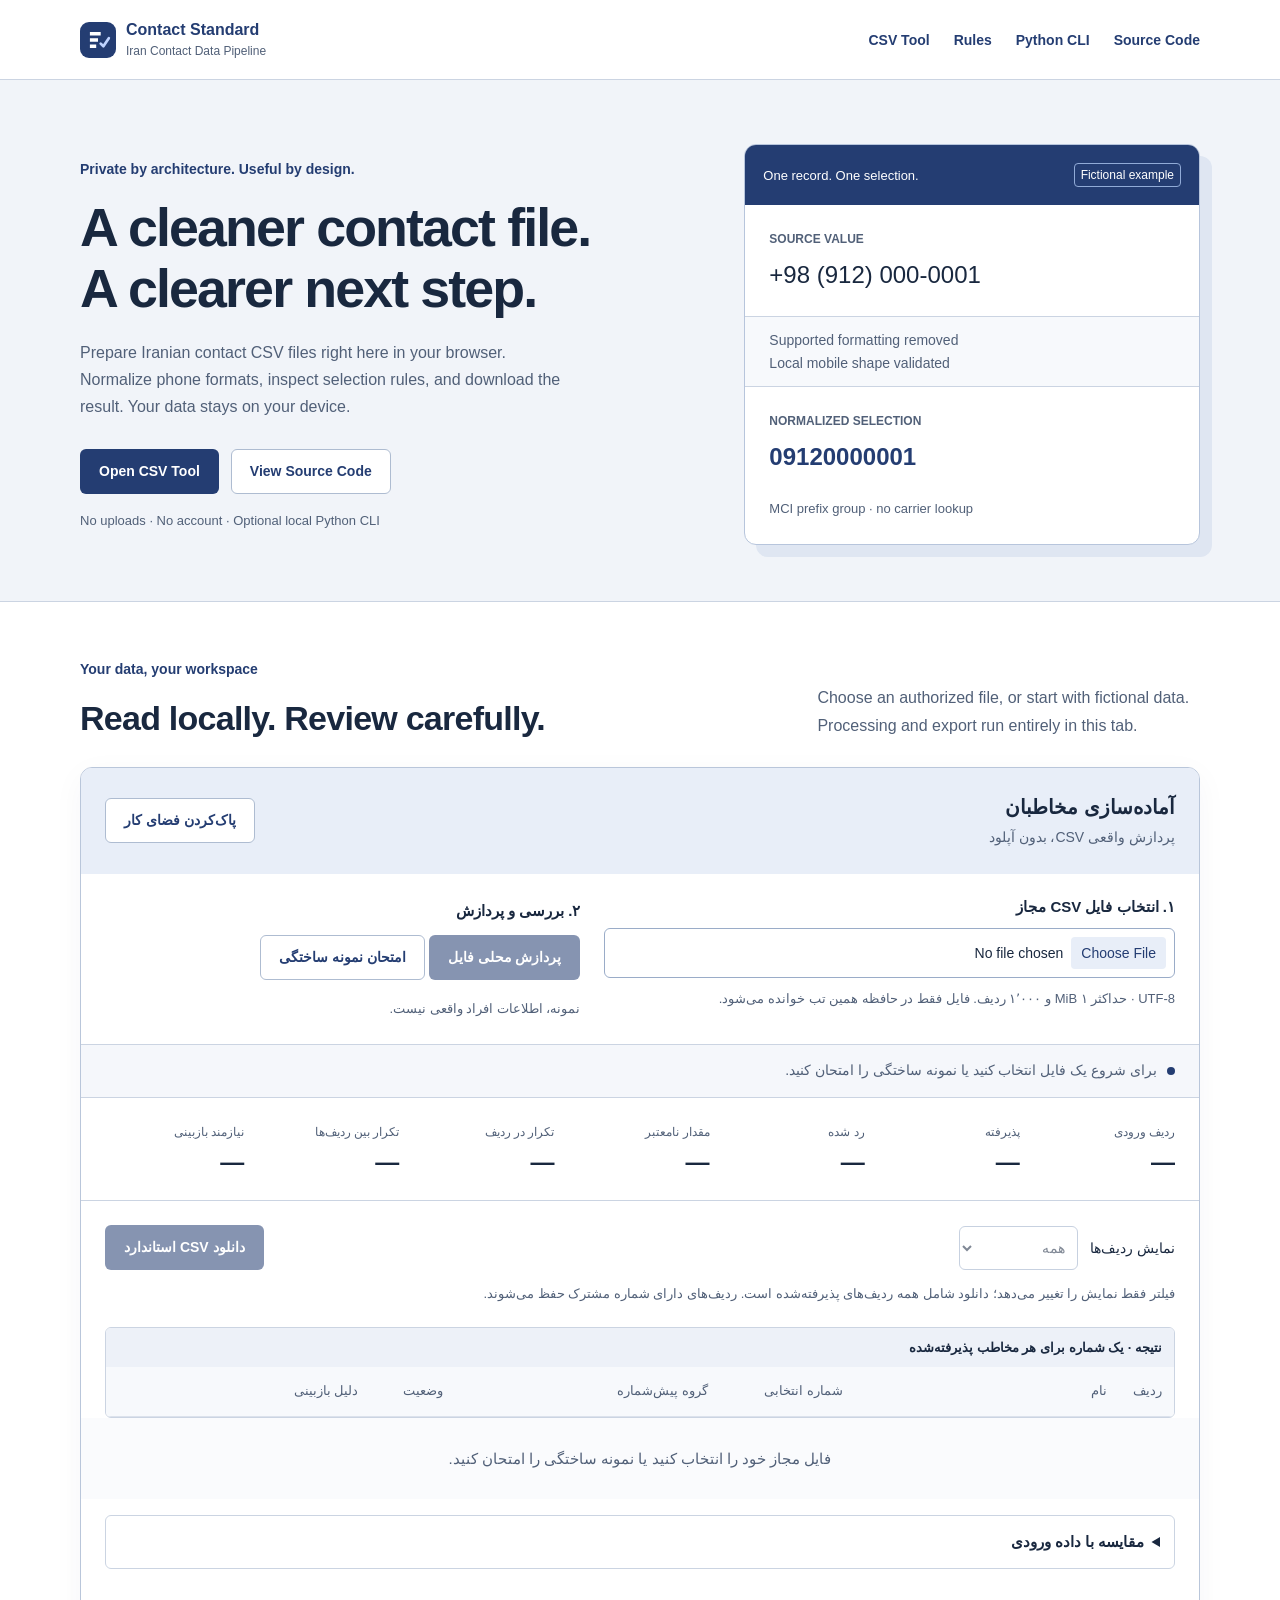
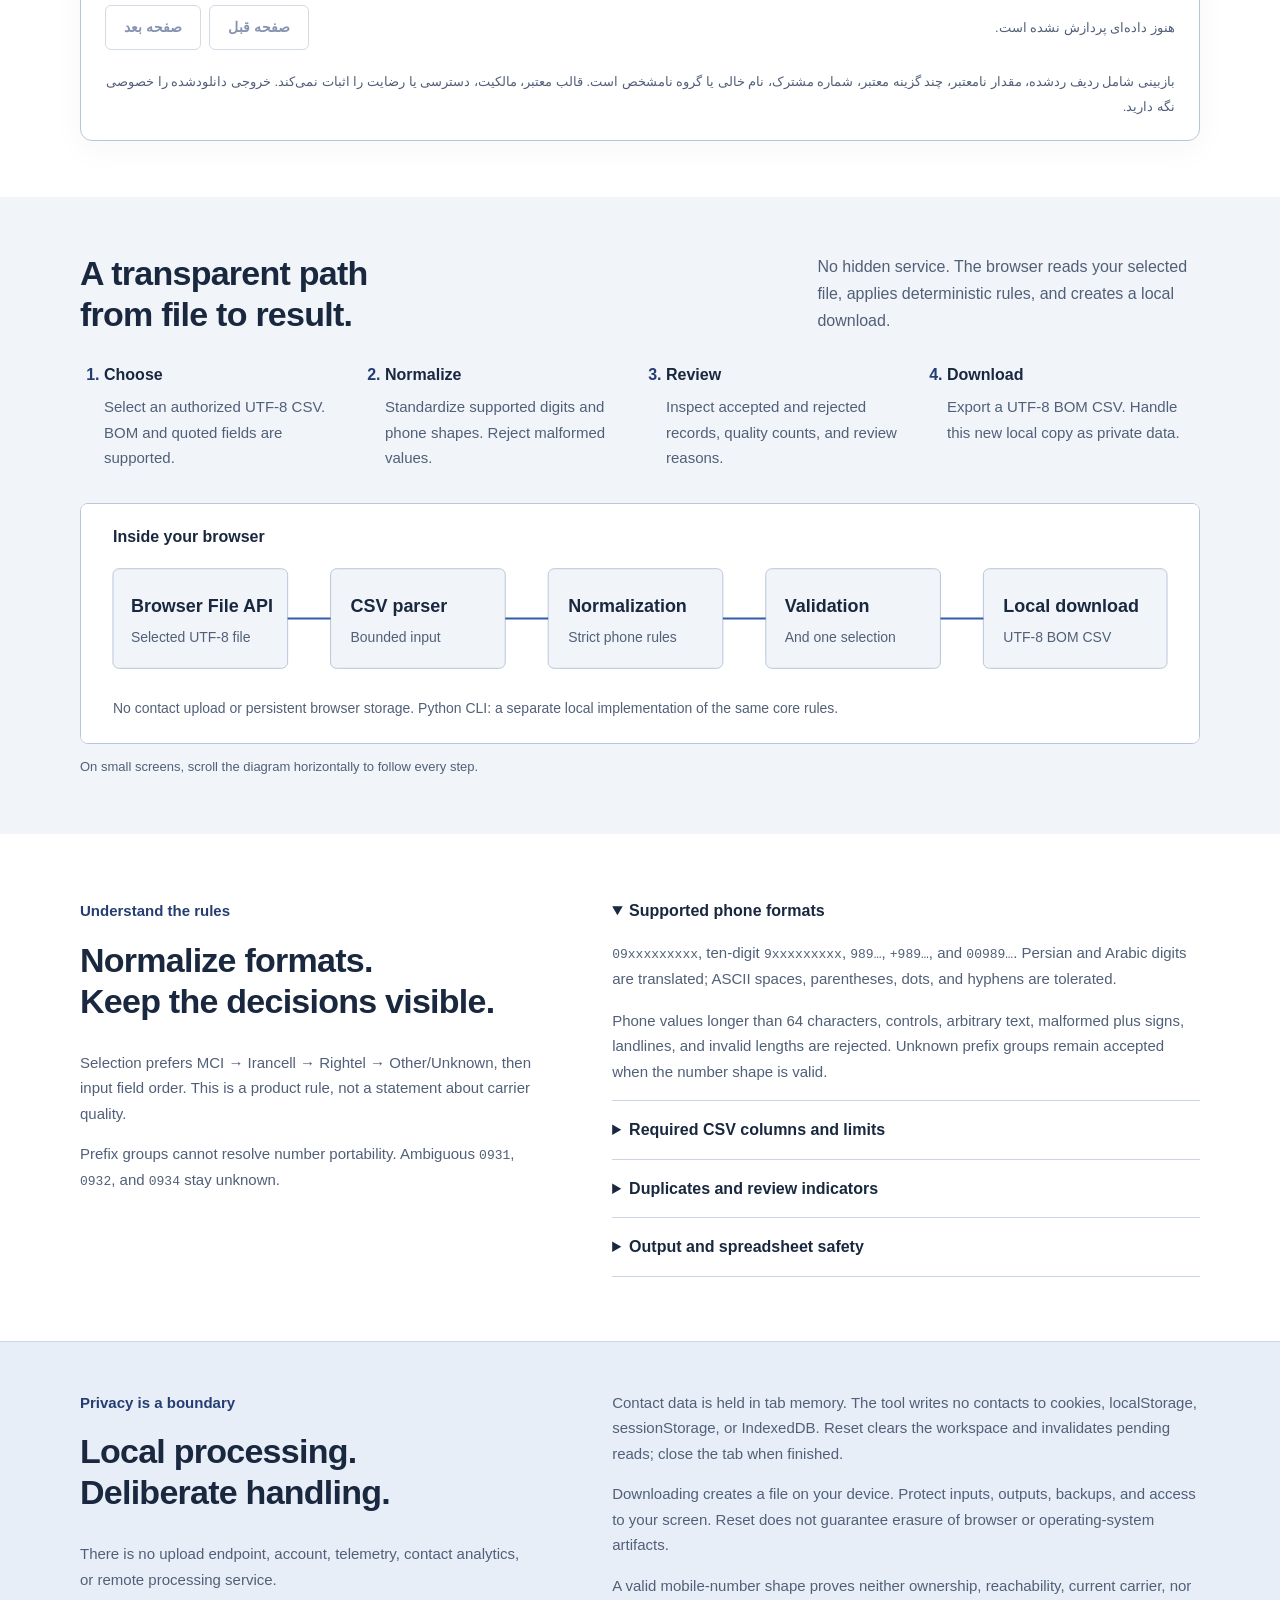
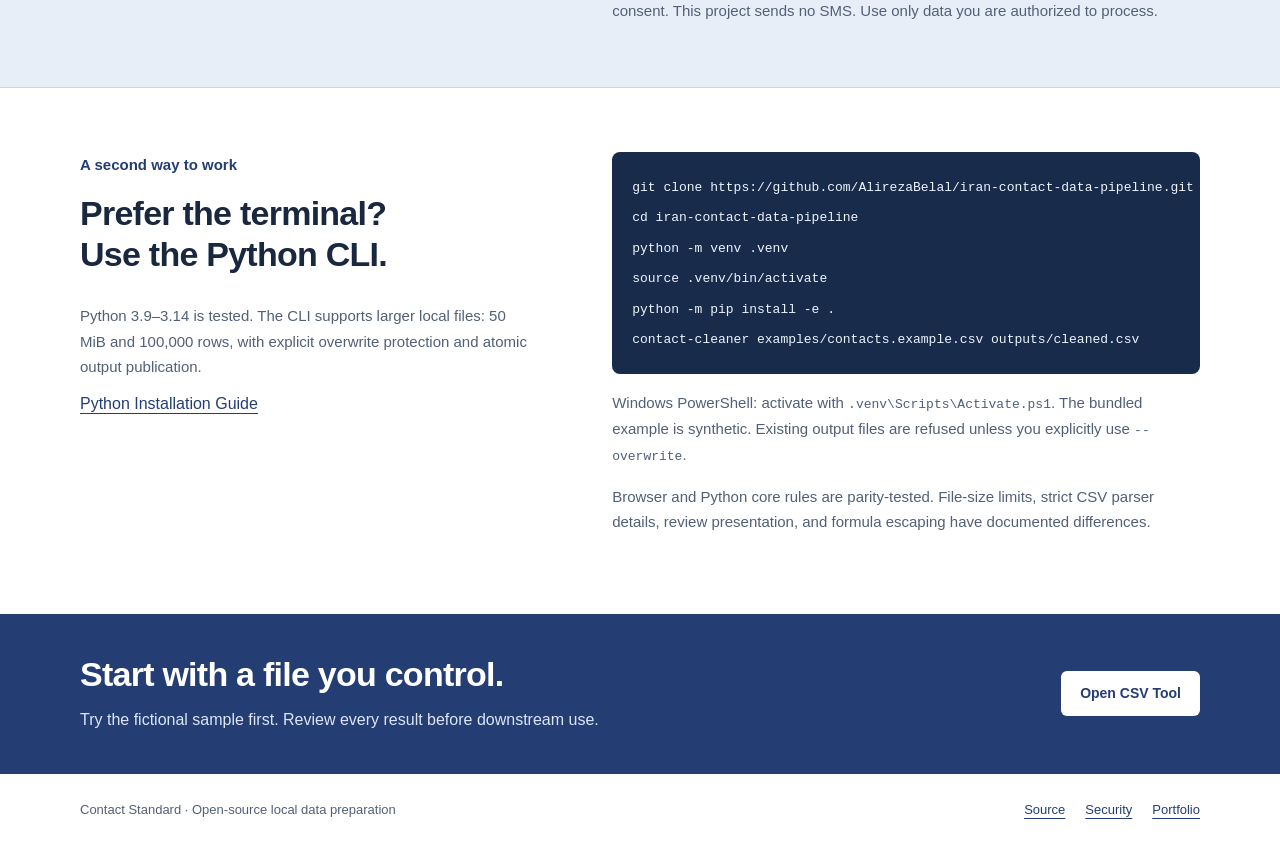
==== commit 957aec32: "Polish readable source comparison and mobile architecture; extend whitespace parity" ====
--- a/docs/index.html
+++ b/docs/index.html
@@ -41,7 +41,7 @@
 <p class="tool-hint">بازبینی شامل ردیف ردشده، مقدار نامعتبر، چند گزینه معتبر، شماره مشترک، نام خالی یا گروه نامشخص است. قالب معتبر، مالکیت، دسترسی یا رضایت را اثبات نمی‌کند. خروجی دانلودشده را خصوصی نگه دارید.</p>
 </div>
 </section>
-<section class="soft-section" id="how"><div class="wrap"><div class="section-heading"><h2>A transparent path<br>from file to result.</h2><p>No hidden service. The browser reads your selected file, applies deterministic rules, and creates a local download.</p></div><ol class="steps"><li><strong>Choose</strong><p>Select an authorized UTF-8 CSV. BOM and quoted fields are supported.</p></li><li><strong>Normalize</strong><p>Standardize supported digits and phone shapes. Reject malformed values.</p></li><li><strong>Review</strong><p>Inspect accepted and rejected records, quality counts, and review reasons.</p></li><li><strong>Download</strong><p>Export a UTF-8 BOM CSV. Handle this new local copy as private data.</p></li></ol><img class="architecture" src="./architecture.svg" alt="Browser File API to CSV parser to normalization to validation and selection to local CSV download. The Python CLI is separate." width="1120" height="240" loading="lazy"></div></section>
+<section class="soft-section" id="how"><div class="wrap"><div class="section-heading"><h2>A transparent path<br>from file to result.</h2><p>No hidden service. The browser reads your selected file, applies deterministic rules, and creates a local download.</p></div><ol class="steps"><li><strong>Choose</strong><p>Select an authorized UTF-8 CSV. BOM and quoted fields are supported.</p></li><li><strong>Normalize</strong><p>Standardize supported digits and phone shapes. Reject malformed values.</p></li><li><strong>Review</strong><p>Inspect accepted and rejected records, quality counts, and review reasons.</p></li><li><strong>Download</strong><p>Export a UTF-8 BOM CSV. Handle this new local copy as private data.</p></li></ol><div class="diagram-scroll" tabindex="0" role="region" aria-label="Scrollable browser architecture"><img class="architecture" src="./architecture.svg" alt="Browser File API to CSV parser to normalization to validation and selection to local CSV download. The Python CLI is separate." width="1120" height="240" loading="lazy"></div><p class="diagram-hint">On small screens, scroll the diagram horizontally to follow every step.</p></div></section>
 <section class="wrap information" id="rules"><div><p class="eyebrow">Understand the rules</p><h2>Normalize formats.<br>Keep the decisions visible.</h2><p>Selection prefers <bdi>MCI → Irancell → Rightel → Other/Unknown</bdi>, then input field order. This is a product rule, not a statement about carrier quality.</p><p>Prefix groups cannot resolve number portability. Ambiguous <code>0931</code>, <code>0932</code>, and <code>0934</code> stay unknown.</p></div><div class="rule-list"><details open><summary>Supported phone formats</summary><p><code>09xxxxxxxxx</code>, ten-digit <code>9xxxxxxxxx</code>, <code>989…</code>, <code>+989…</code>, and <code>00989…</code>. Persian and Arabic digits are translated; ASCII spaces, parentheses, dots, and hyphens are tolerated.</p><p>Phone values longer than 64 characters, controls, arbitrary text, malformed plus signs, landlines, and invalid lengths are rejected. Unknown prefix groups remain accepted when the number shape is valid.</p></details><details><summary>Required CSV columns and limits</summary><p>Required: <code>First Name</code>, <code>Last Name</code>, <code>Phone 1 - Value</code>. Optional: <code>Phone 2 - Value</code> through <code>Phone 4 - Value</code>. Names may be empty. Preserve these English headers.</p><p>Browser limit: 1 MiB and 1,000 records. Duplicate headers, inconsistent row widths, invalid UTF-8, and malformed quoting are rejected. Extra columns are ignored.</p></details><details><summary>Duplicates and review indicators</summary><p>Equivalent numbers within a contact are suppressed. Separate contacts sharing a selected number remain separate output rows; repeated counts measure occurrences after the first.</p><p>Review indicators explain rejected rows, invalid extra values, multiple candidates, repeated selections, empty names, and unknown prefix groups. Review counts include rejected rows.</p></details><details><summary>Output and spreadsheet safety</summary><p>Output columns: <code>first_name</code>, <code>last_name</code>, <code>selected_phone</code>, <code>mobile_operator</code>. All-rejected input still downloads headers.</p><p>The browser prefixes formula-like name cells with an apostrophe, including formulas behind leading whitespace. The CLI preserves names. Both outputs require careful handling; import columns as text and inspect them before opening in a spreadsheet.</p></details></div></section>
 <section class="privacy-section" id="privacy"><div class="wrap information"><div><p class="eyebrow">Privacy is a boundary</p><h2>Local processing.<br>Deliberate handling.</h2><p>There is no upload endpoint, account, telemetry, contact analytics, or remote processing service.</p></div><div><p>Contact data is held in tab memory. The tool writes no contacts to cookies, localStorage, sessionStorage, or IndexedDB. Reset clears the workspace and invalidates pending reads; close the tab when finished.</p><p>Downloading creates a file on your device. Protect inputs, outputs, backups, and access to your screen. Reset does not guarantee erasure of browser or operating-system artifacts.</p><p>A valid mobile-number shape proves neither ownership, reachability, current carrier, nor consent. This project sends no SMS. Use only data you are authorized to process.</p></div></div></section>
 <section class="wrap information" id="python"><div><p class="eyebrow">A second way to work</p><h2>Prefer the terminal?<br>Use the Python CLI.</h2><p>Python 3.9–3.14 is tested. The CLI supports larger local files: 50 MiB and 100,000 rows, with explicit overwrite protection and atomic output publication.</p><a class="text-link" href="https://github.com/AlirezaBelal/iran-contact-data-pipeline#safe-quick-start" rel="noreferrer">Python Installation Guide</a></div><div><pre tabindex="0" aria-label="Install and run on Linux or macOS"><code>git clone https://github.com/AlirezaBelal/iran-contact-data-pipeline.git
--- a/docs/style.css
+++ b/docs/style.css
@@ -4,3 +4,13 @@
 @media(max-width:900px){.hero-grid{gap:32px}.summary{grid-template-columns:repeat(4,minmax(0,1fr))}.information{gap:40px}.steps{grid-template-columns:repeat(2,minmax(0,1fr))}.nav{align-items:start}nav{gap:16px}.section-heading{gap:24px}.specimen-top{padding:14px}.sample-number{font-size:1.25rem}}
 @media(max-width:650px){.wrap{width:calc(100% - 32px)}.nav{flex-direction:column;gap:18px;padding-block:16px}nav{width:100%;justify-content:space-between;gap:10px}nav a{font-size:.8125rem}.hero{padding-block:36px}.hero-grid{grid-template-columns:1fr;gap:32px}h1{font-size:2.25rem;letter-spacing:-.025em}.specimen{box-shadow:6px 6px 0 #dfe6f2}.sample-number{font-size:1.5rem}.section-heading{display:block}.section-heading>p{margin-top:16px}.workbench-section{padding-block:36px}.tool-heading{align-items:start;flex-direction:column;padding:18px}.import-grid{grid-template-columns:1fr;padding:18px;gap:20px}.status-line{padding:14px 18px}.summary{grid-template-columns:repeat(2,minmax(0,1fr));padding:18px;gap:16px}.summary div:last-child{grid-column:1/-1}.summary dd{font-size:1.375rem}.results-toolbar{padding-inline:18px}.tool-hint{padding-inline:18px}.scroll{margin-inline:18px}.source-details{margin-inline:18px}.source-details .scroll{margin:0}.pagination{padding-inline:18px}.steps{gap:20px}.soft-section{padding-block:36px}.information{grid-template-columns:1fr;gap:24px;padding-block:40px}.information h2{font-size:1.75rem}.final-cta .wrap{align-items:start;flex-direction:column;gap:24px}footer{align-items:start;flex-direction:column;gap:16px}.architecture{min-height:100px}pre{padding:16px}}
 @media(prefers-reduced-motion:reduce){*,*::before,*::after{transition:none!important;scroll-behavior:auto!important}}
+
+/* Keep source values and the architecture legible inside bounded scroll regions. */
+.diagram-scroll{overflow:auto;max-width:100%;border:1px solid #b9c6da;border-radius:8px;background:#fff}
+.diagram-scroll .architecture{border:0;border-radius:0;min-width:800px;min-height:0}
+.diagram-hint{font-size:.8125rem;margin:12px 0 0}
+.source-details table{table-layout:auto}
+.source-details th:first-child{width:55px}
+.source-details th:nth-child(2){width:30%}
+.source-details th:nth-child(3){width:auto}
+.source-details td.phone-values{white-space:normal;overflow-wrap:anywhere}
